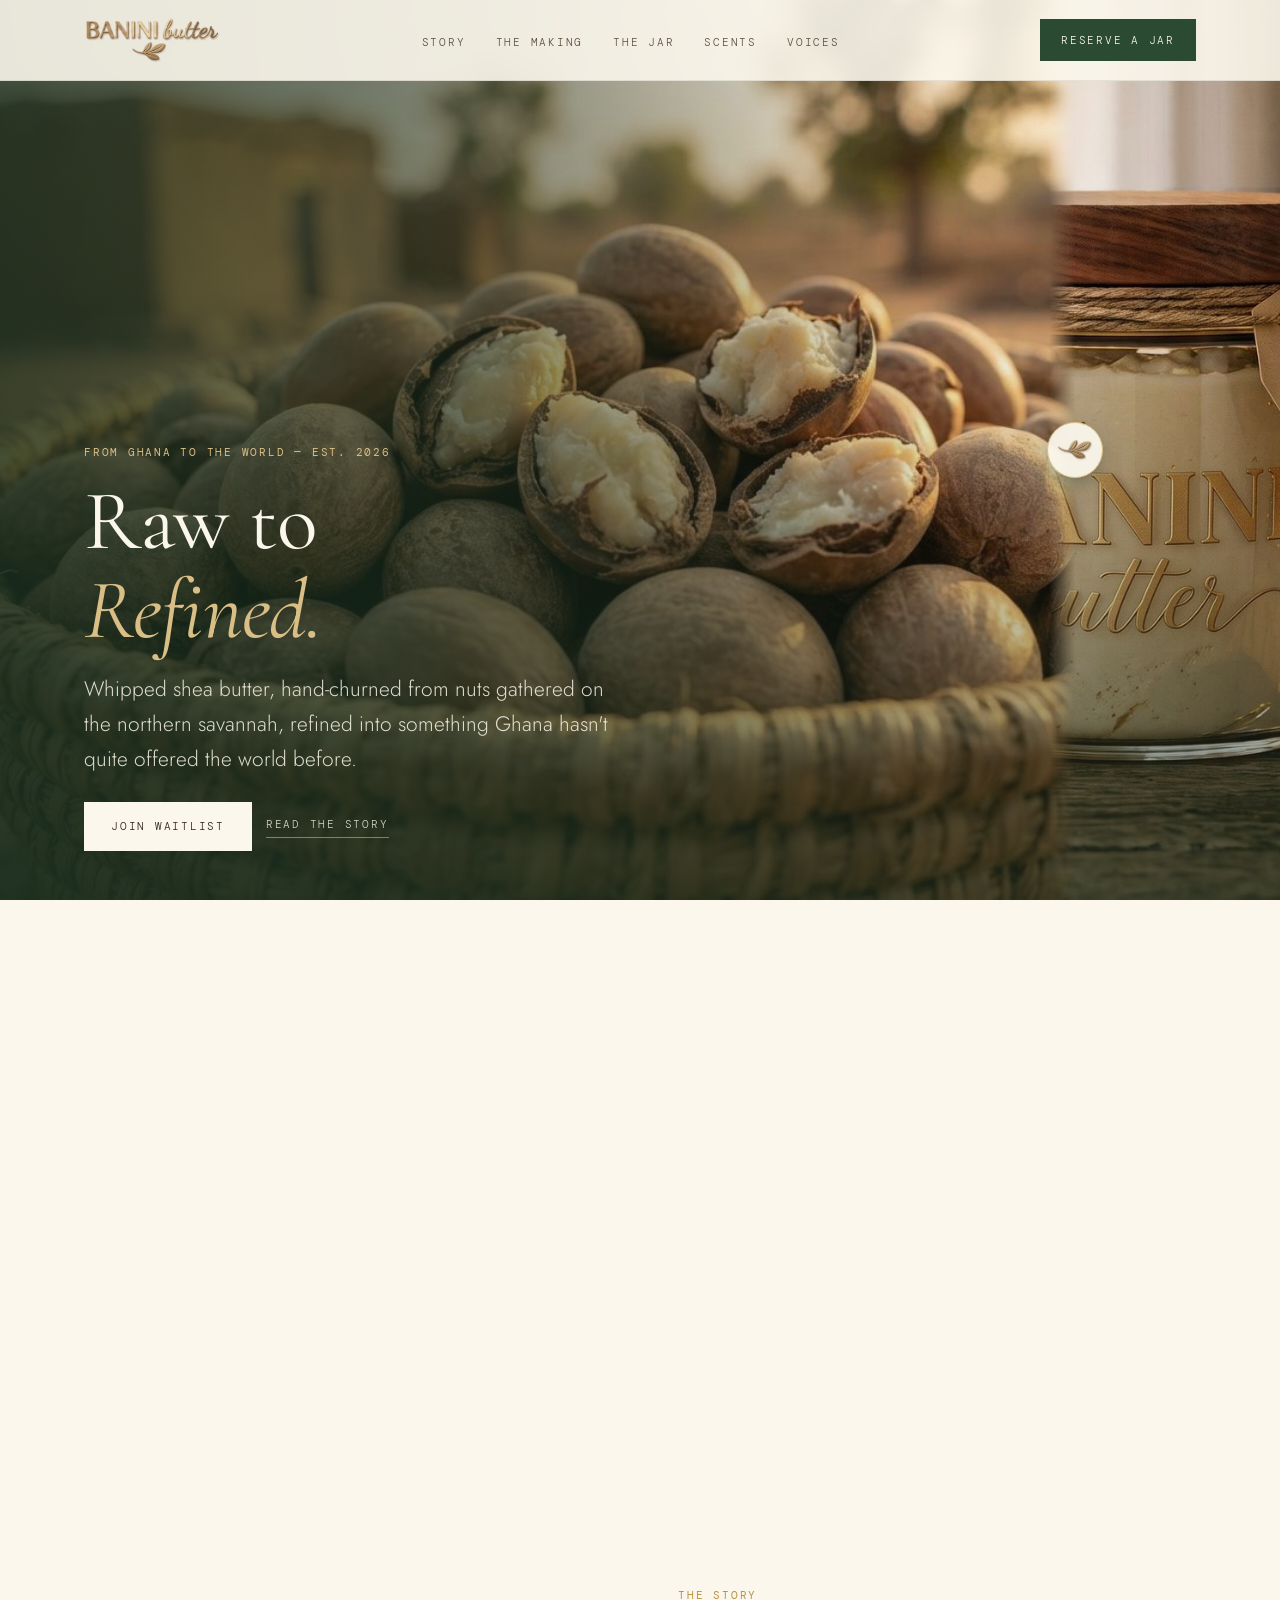
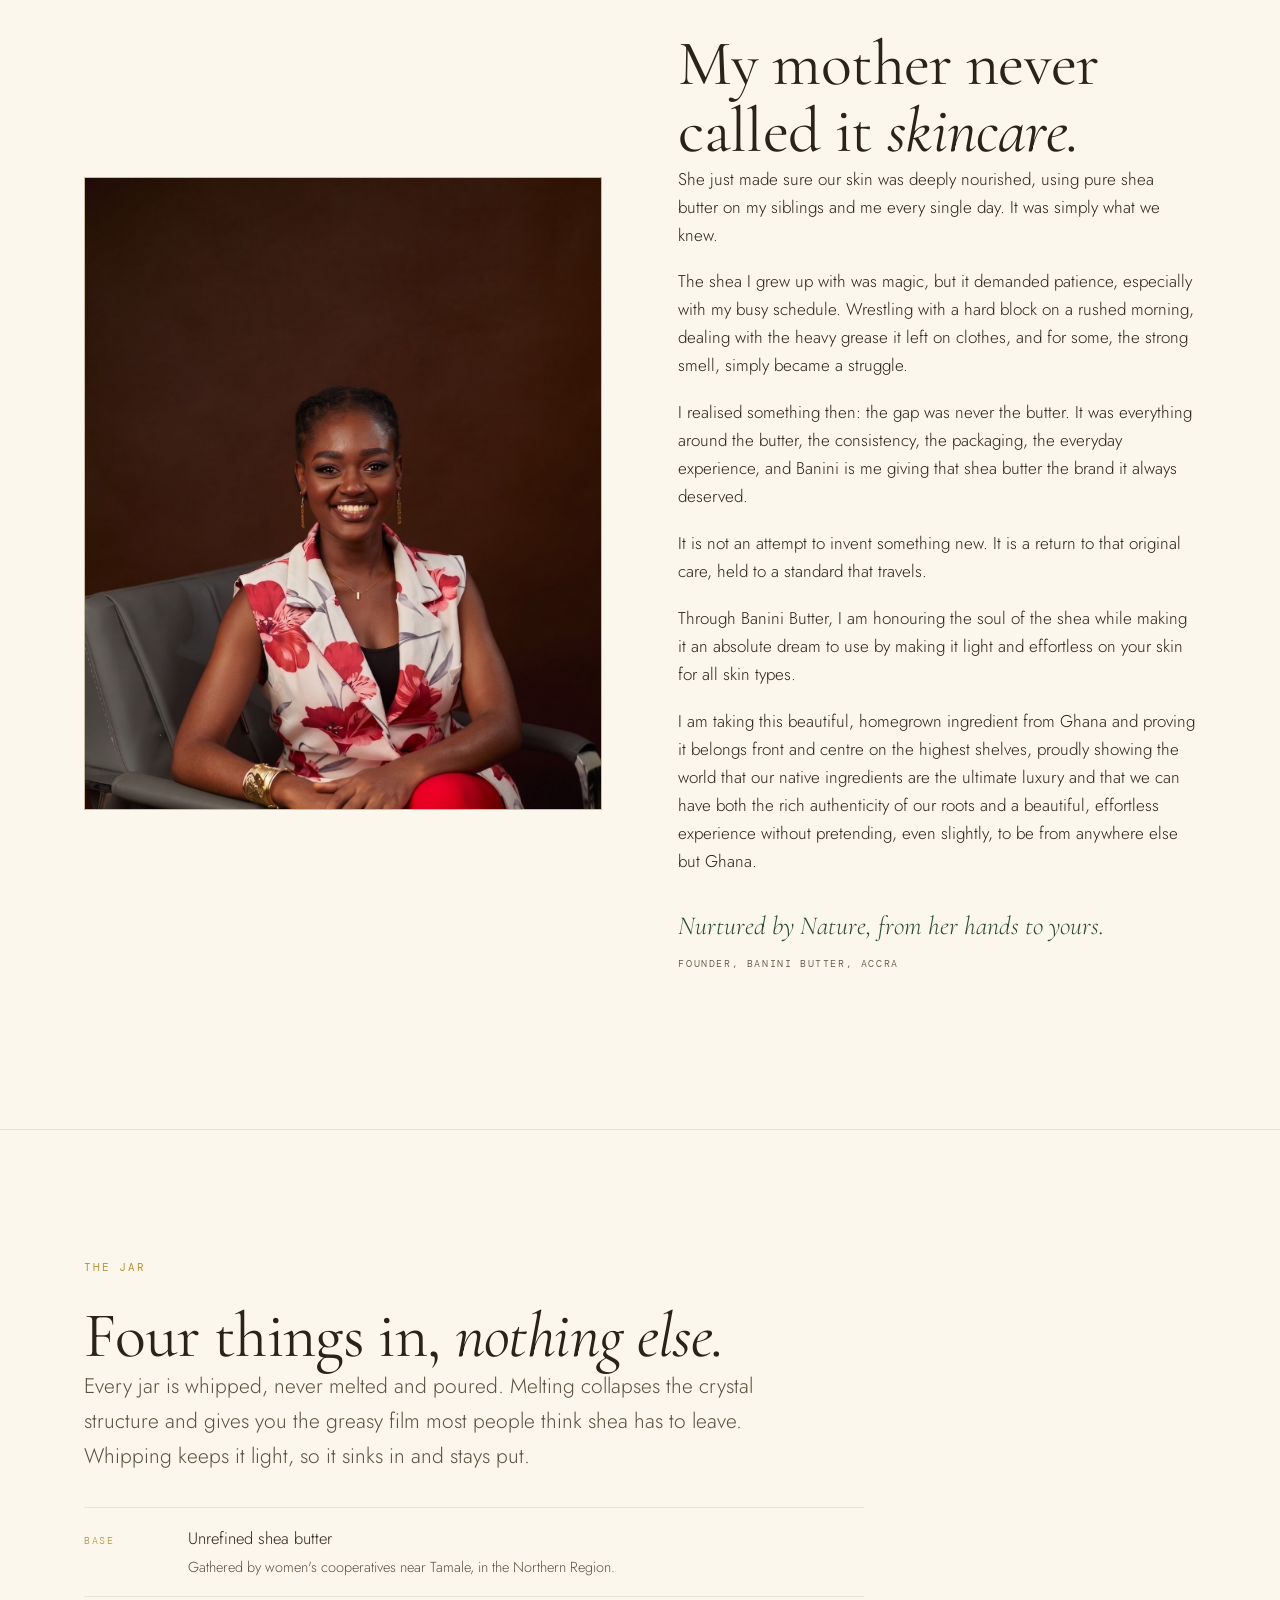
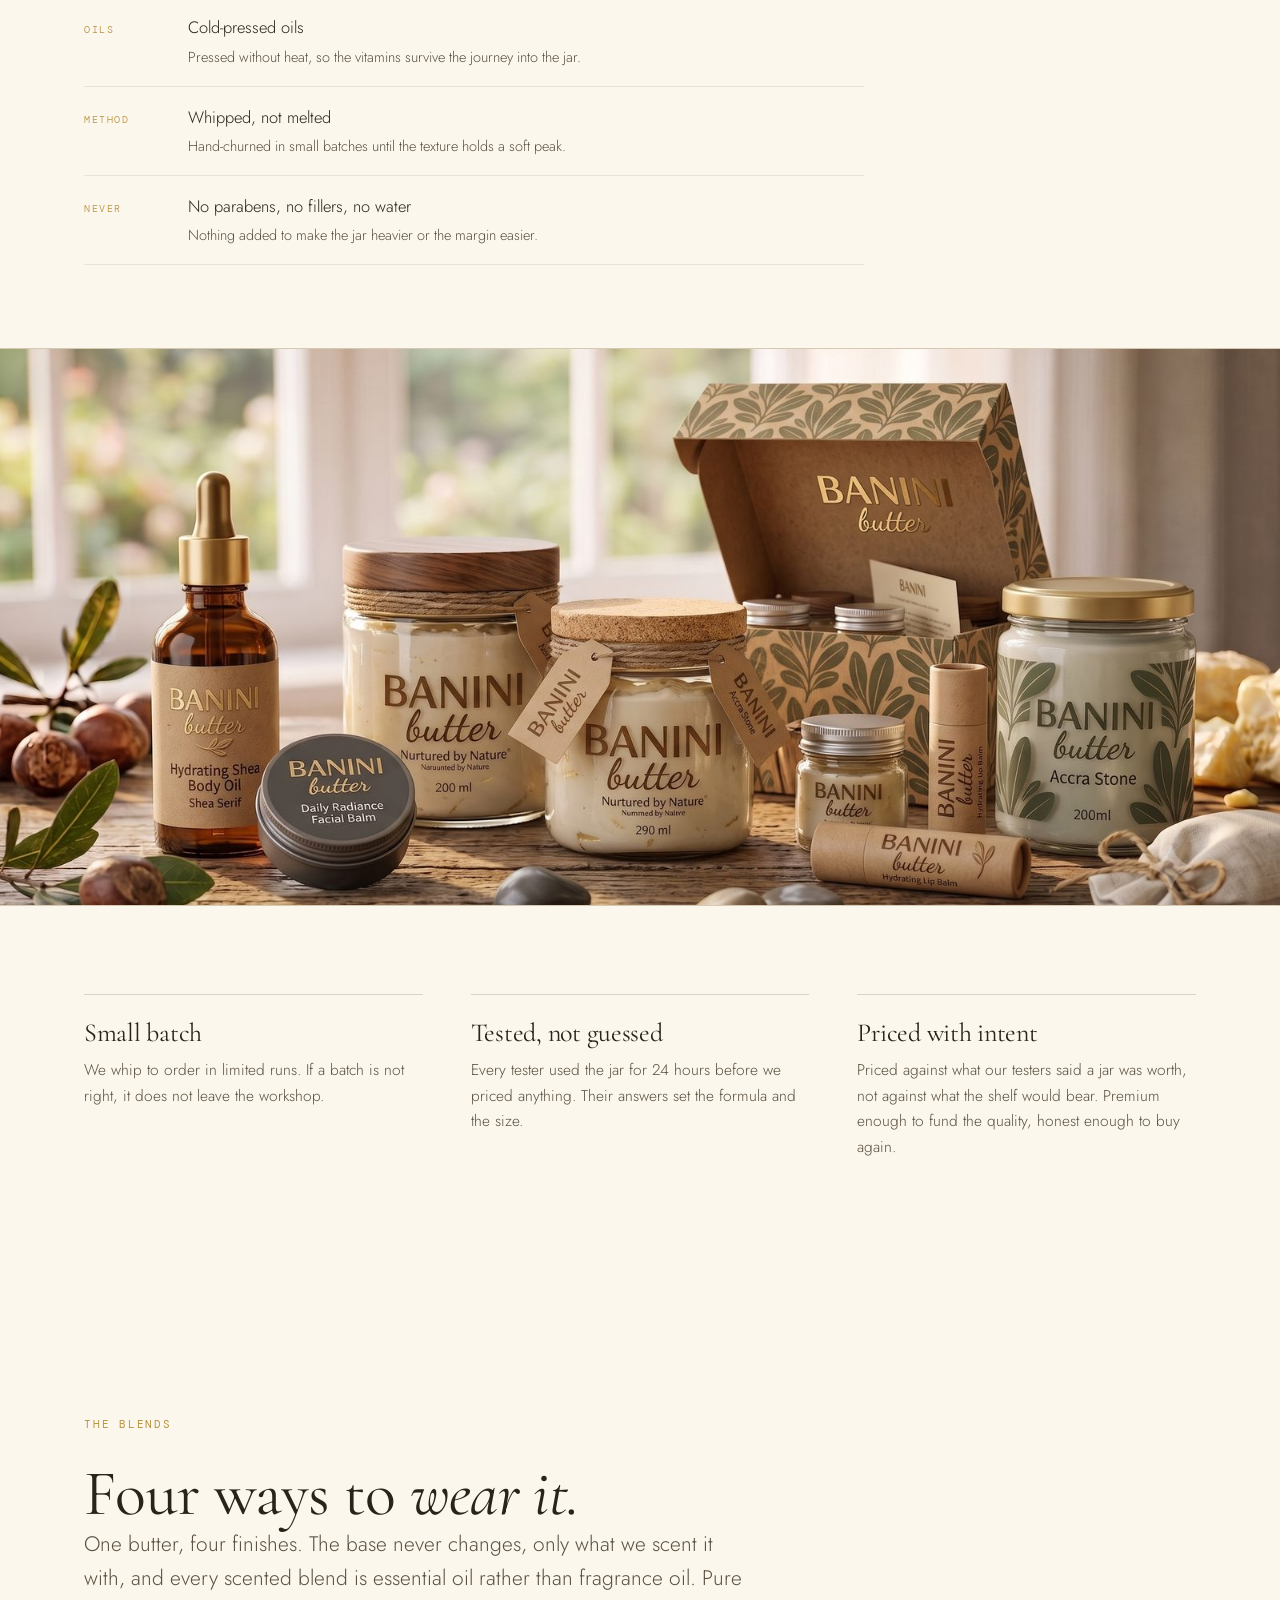
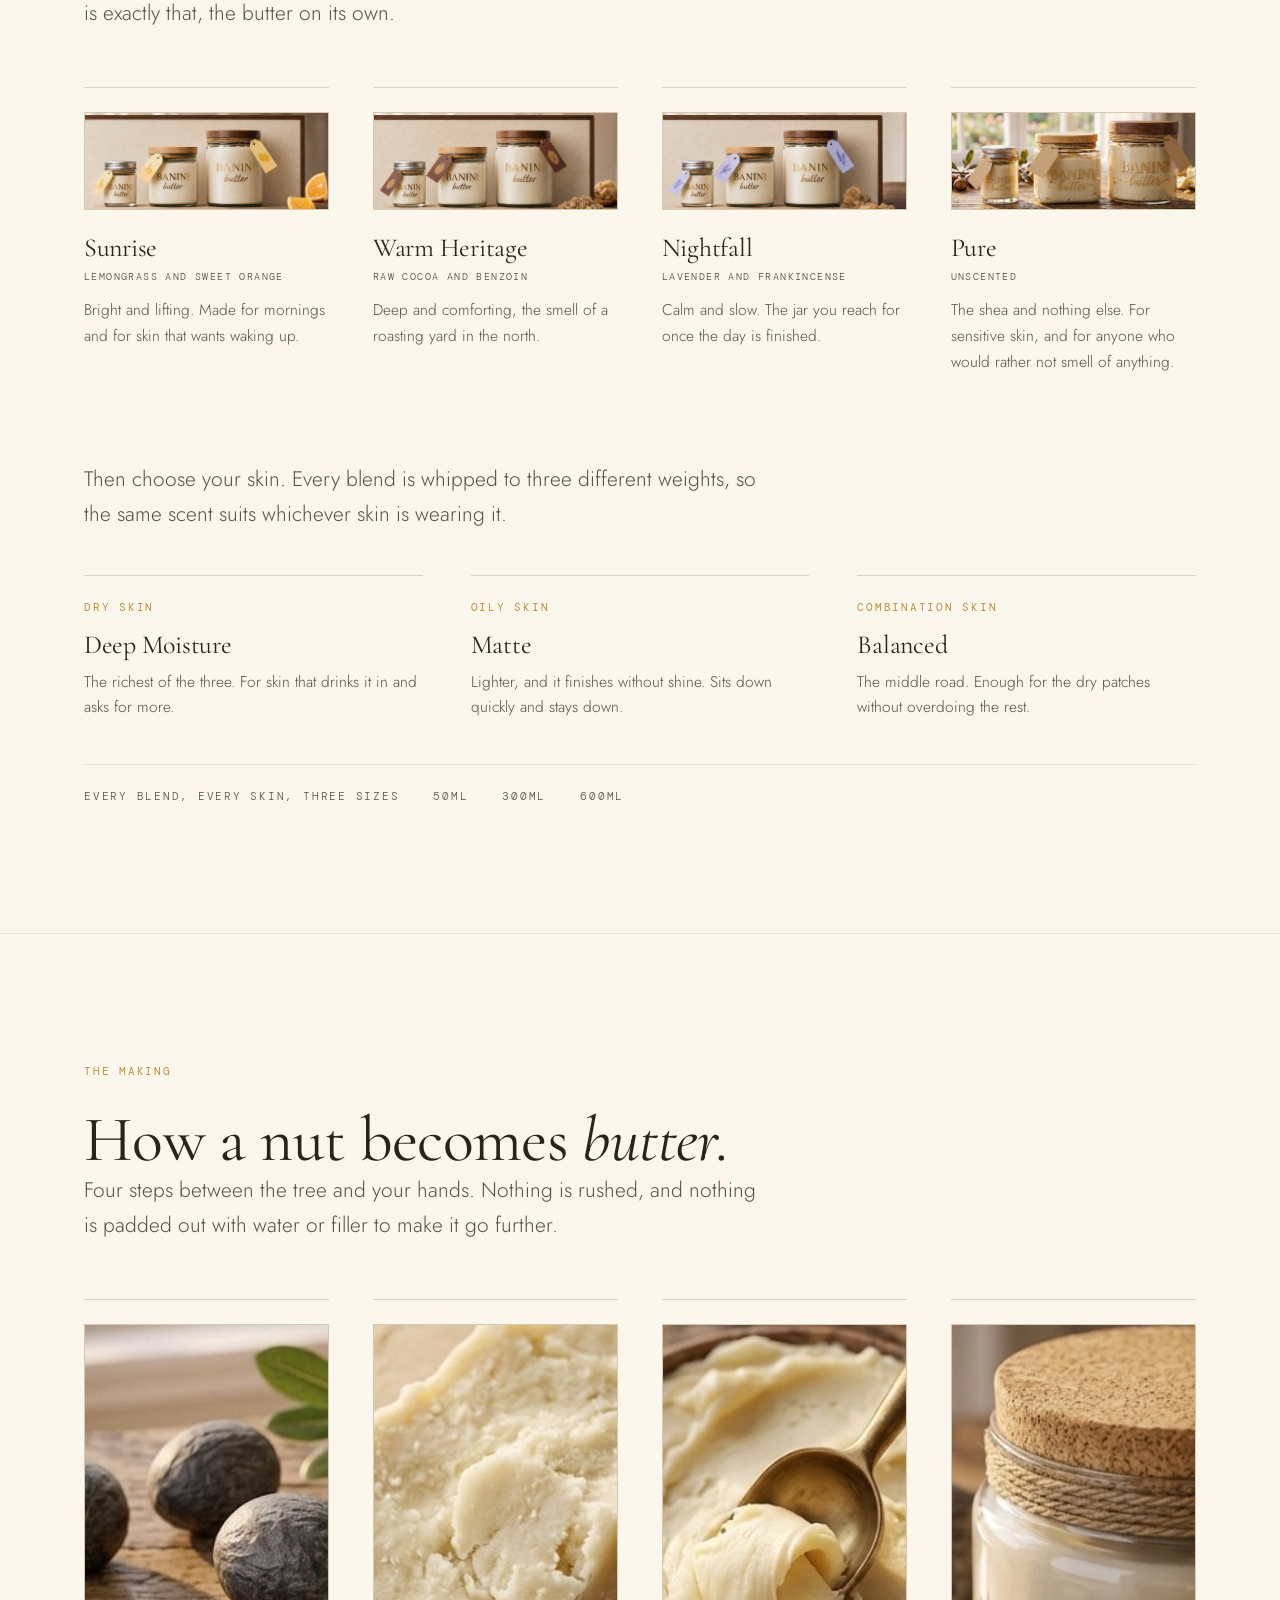
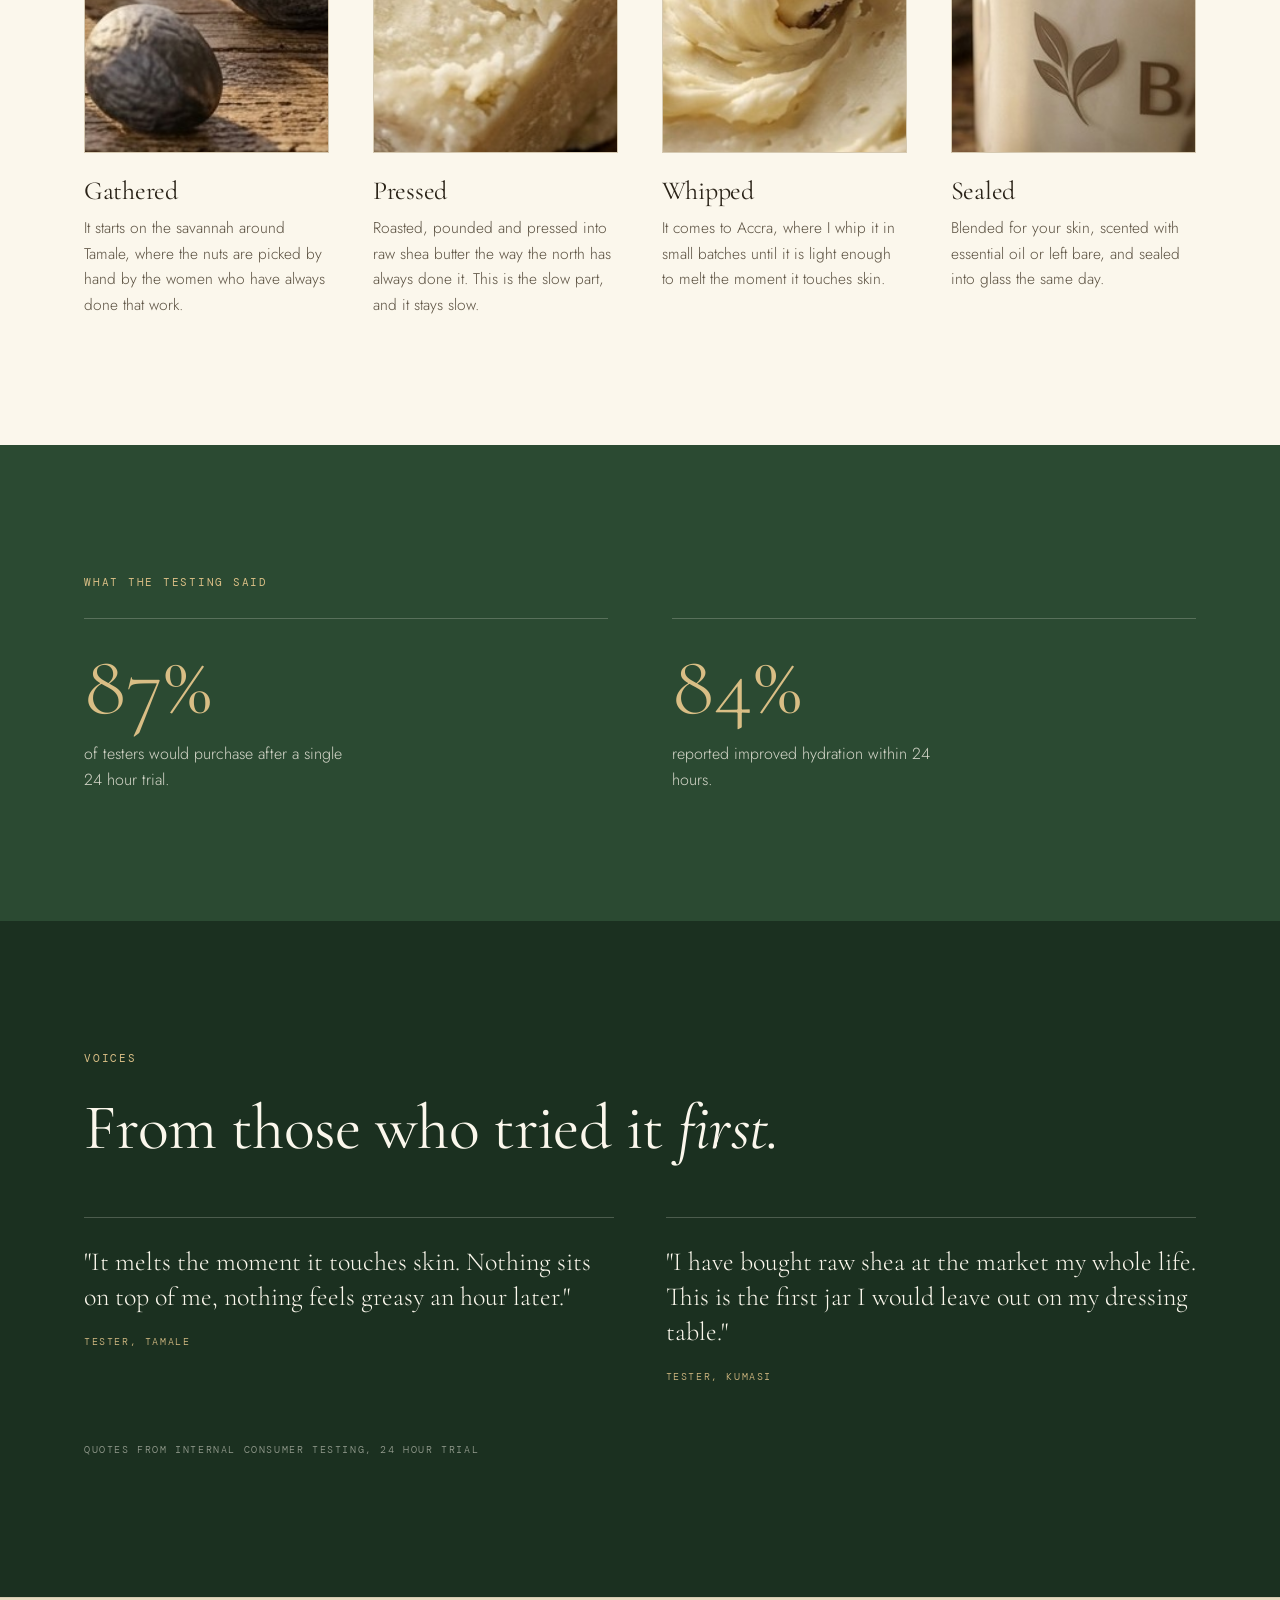
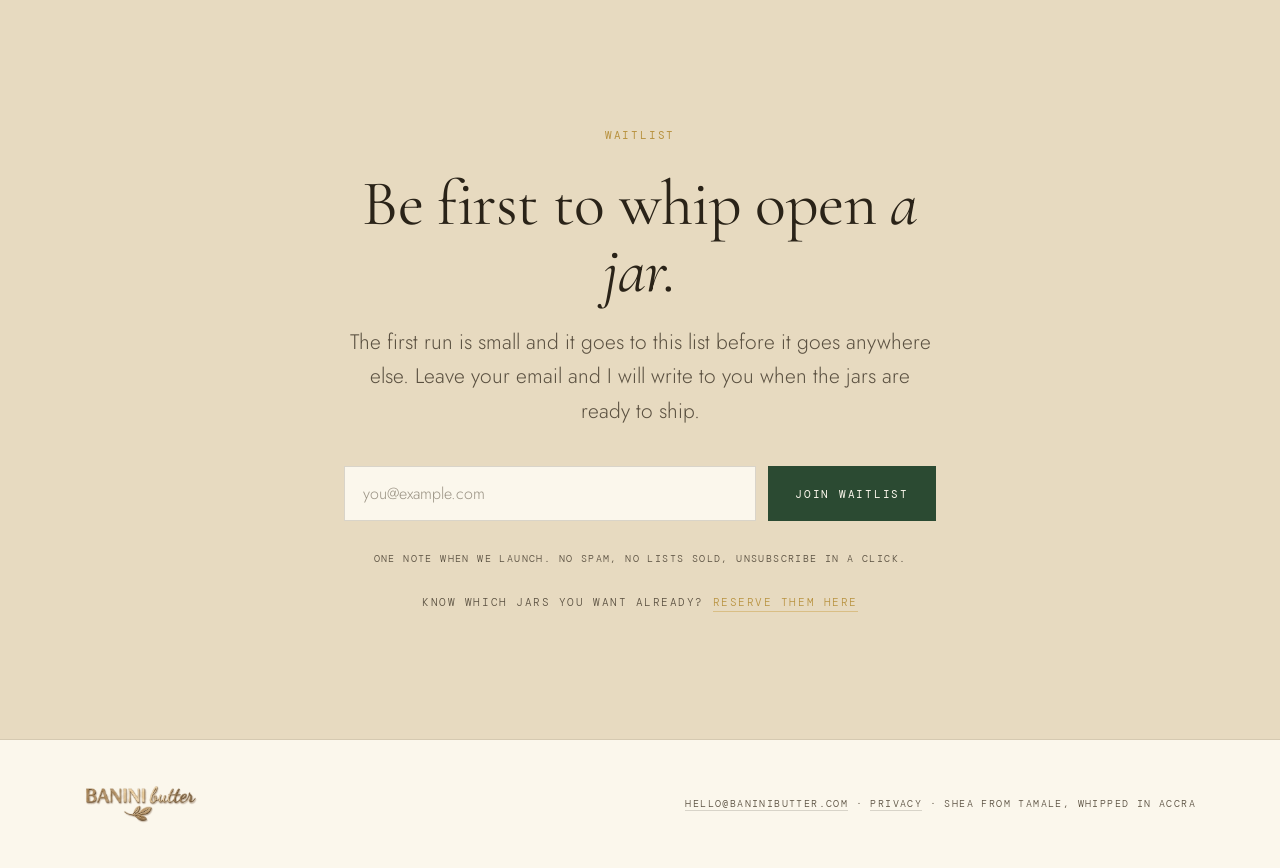
==== index.html @ 7bf17793 "A privacy policy, a contact address, and a description on the 404 Three of the twenty from the check" ====
<!DOCTYPE html>
<html lang="en-GB">
<head>
<meta charset="utf-8">
<meta name="viewport" content="width=device-width, initial-scale=1, viewport-fit=cover">
<title>Banini Butter · Raw to Refined</title>
<meta name="description" content="Banini Butter, luxury whipped shea butter. Shea gathered in northern Ghana, whipped by hand in Accra. Raw to refined.">
<link rel="canonical" href="https://baninibutter.com/">
<meta name="theme-color" content="#2B4A32">
<link rel="icon" href="/favicon.ico" sizes="any">
<link rel="icon" type="image/png" href="/assets/favicon.png" sizes="192x192">
<link rel="apple-touch-icon" href="/assets/apple-touch-icon.png">
<meta property="og:type" content="website">
<meta property="og:site_name" content="Banini Butter">
<meta property="og:locale" content="en_GB">
<meta property="og:url" content="https://baninibutter.com/">
<meta property="og:title" content="Banini Butter &#183; Raw to Refined">
<meta property="og:description" content="Luxury whipped shea butter. Shea gathered around Tamale, whipped by hand in Accra. From Ghana to the world.">
<meta property="og:image" content="https://baninibutter.com/assets/og.jpg?v=20260828a">
<meta property="og:image:width" content="1200">
<meta property="og:image:height" content="630">
<meta property="og:image:alt" content="The Banini Butter range on a wooden table: whipped shea butter in glass jars, body oil, facial balm, lip balms and a branded box">
<meta name="twitter:card" content="summary_large_image">
<link rel="preconnect" href="https://fonts.googleapis.com">
<link rel="preconnect" href="https://fonts.gstatic.com" crossorigin>
<link href="https://fonts.googleapis.com/css2?family=Cormorant+Garamond:ital,wght@0,300;0,400;0,500;0,600;1,300;1,400;1,500;1,600&family=DM+Mono:wght@400;500&family=Jost:wght@300;400;500&display=swap" rel="stylesheet">
<link rel="stylesheet" href="styles.css?v=20260917a">
</head>
<body>
<a class="skip" href="#main">Skip to content</a>

<header class="nav">
  <div class="shell nav-in">
    <a class="wordmark" href="#top"><span class="wordmark-text">Banini<span>.</span></span></a>
    <nav aria-label="Primary">
      <ul class="nav-links">
        <li><a href="#story">Story</a></li>
        <li><a href="#making">The Making</a></li>
        <li><a href="#jar">The Jar</a></li>
        <li><a href="#scents">Scents</a></li>
        <li><a href="#voices">Voices</a></li>
      </ul>
    </nav>
    <a class="btn btn-sm" href="reserve/">Reserve a jar</a>
  </div>
</header>

<main id="main">
<section class="hero" id="top">
  <div class="hero-track" id="heroTrack">
  <div class="reveal-slider" id="rawRefined">
    <div class="rs-layer" data-slot="hero-jar">
      <svg class="media" viewBox="0 0 800 680" role="img" aria-label="Illustration of a sealed Banini jar of whipped shea butter with a wooden lid and a kraft paper tag">
            <rect width="800" height="680" fill="#E7DAC0"/>
            <g fill="none" stroke="#2B4A32" stroke-width="2.4" stroke-linecap="round" stroke-linejoin="round">
              <path d="M462 258h236v290a32 32 0 0 1-32 32H494a32 32 0 0 1-32-32z"/>
              <path d="M450 216h260v42H450z"/>
              <path d="M468 216c0-24 18-38 42-40h140c24 2 42 16 42 40"/>
              <path d="M462 316h236" stroke-dasharray="5 11" opacity=".5"/>
              <path d="M486 420c30-20 62-20 92 0s60 20 82-2" opacity=".55"/>
              <path d="M486 466c30-20 62-20 92 0s60 20 82-2" opacity=".4"/>
              <path d="M380 240h72l-14 40h-44z"/>
              <path d="M382 250h56" opacity=".5"/>
              <path d="M452 236l-14 8" opacity=".6"/>
              <path d="M196 470c22-14 46-14 68 0" opacity=".3"/>
              <ellipse cx="230" cy="536" rx="42" ry="34" opacity=".3"/>
            </g>
            <text x="580" y="384" text-anchor="middle" font-family="Cormorant Garamond,Georgia,serif" font-size="40" letter-spacing="6" fill="#B8923F">BANINI</text>
            <g fill="none" stroke="#B8923F" stroke-width="2.2" stroke-linecap="round">
              <path d="M580 524c-22-10-34-28-34-48 22 2 38 16 42 38"/>
              <path d="M580 524c22-10 34-28 34-48-22 2-38 16-42 38"/>
            </g>
          </svg>
    </div>

    <div class="rs-layer rs-left" id="rsLeft" data-slot="hero-raw">
      <svg class="media" viewBox="0 0 800 680" role="img" aria-label="Illustration of raw shea kernels gathered in a woven basket">
            <rect width="800" height="680" fill="#DACAA6"/>
            <g fill="none" stroke="#2B4A32" stroke-width="2.4" stroke-linecap="round" stroke-linejoin="round">
              <ellipse cx="176" cy="304" rx="72" ry="56"/>
              <path d="M126 290c26 16 64 18 98 2" opacity=".55"/>
              <ellipse cx="300" cy="340" rx="60" ry="48"/>
              <path d="M258 330c20 14 52 16 82 2" opacity=".55"/>
              <ellipse cx="106" cy="392" rx="54" ry="44"/>
              <ellipse cx="226" cy="416" rx="66" ry="52"/>
              <path d="M178 408c22 14 56 16 84 2" opacity=".55"/>
              <path d="M36 452h336l-26 122a28 28 0 0 1-27 20H89a28 28 0 0 1-27-20z"/>
              <path d="M52 486h304M62 522h284M74 558h260" opacity=".45"/>
              <path d="M36 452c0-16 13-25 30-25h276c17 0 30 9 30 25"/>
              <ellipse cx="620" cy="500" rx="46" ry="36" opacity=".28"/>
              <path d="M560 552h150" opacity=".22"/>
            </g>
            <g fill="none" stroke="#B8923F" stroke-width="2.2" stroke-linecap="round">
              <path d="M356 236c-24 8-40 26-42 48 24 0 42-12 50-34"/>
              <path d="M356 236c8 24 4 46-10 60-14-18-14-40 0-56" opacity=".8"/>
            </g>
          </svg>
    </div>

    <div class="rs-scrim" aria-hidden="true"></div>
    <input class="rs-range" id="rsRange" type="range" min="0" max="100" step="0.1" value="84"
           aria-label="Drag to reveal raw shea kernels on the left or whipped Banini butter on the right">
    <div class="rs-knob" aria-hidden="true">
      <img src="assets/leaf.png?v=20260828a" alt="" width="160" height="97" decoding="async">
    </div>
    <div class="hero-copy">
      <div class="shell">
        <span class="eyebrow">From Ghana to the World &#8212; Est. 2026</span>
        <h1>Raw to <em>Refined.</em></h1>
        <p class="lede">Whipped shea butter, hand-churned from nuts gathered on the northern savannah, refined into something Ghana hasn't quite offered the world before.</p>
        <div class="hero-cta">
          <a class="btn btn-light" href="reserve/">Join waitlist</a>
          <a class="link-ghost light" href="#story">Read the story</a>
        </div>
      </div>
    </div>
  </div>
  </div>
</section>

<section id="story" aria-labelledby="story-h">
  <div class="shell split">
    <figure class="media-frame r" data-slot="story">
      <svg class="media" viewBox="0 0 640 800" role="img" aria-label="Illustration of shea butter being whipped by hand with a wooden paddle in a calabash bowl, beside a shea branch">
        <rect width="640" height="800" fill="#E7DAC0"/>
        <g fill="none" stroke="#2B4A32" stroke-width="2.6" stroke-linecap="round" stroke-linejoin="round">
          <path d="M150 548h340c0 116-76 186-170 186s-170-70-170-186z"/>
          <ellipse cx="320" cy="548" rx="170" ry="30"/>
          <path d="M206 612c56 30 128 34 200 10" opacity=".45"/>
          <path d="M232 668c48 26 106 28 160 8" opacity=".32"/>
          <path d="M262 544c22-42 60-62 108-56" opacity=".55"/>
          <path d="M370 488c-10-16-6-32 10-44 10 16 8 32-10 44"/>
          <path d="M380 444l52-158"/>
          <path d="M432 286l16-48a26 26 0 0 1 42 8l-14 42a26 26 0 0 1-44-2z"/>
          <path d="M120 470c-26 14-40 40-38 72" opacity=".4"/>
          <path d="M520 470c26 14 40 40 38 72" opacity=".4"/>
        </g>
        <g fill="none" stroke="#B8923F" stroke-width="2.4" stroke-linecap="round" stroke-linejoin="round">
          <path d="M196 216c-8 40 8 76 44 96 12-40-2-76-44-96z"/>
          <path d="M196 216c40 4 70 28 82 62" opacity=".55"/>
          <path d="M242 306c-16 60-30 128-34 216" opacity=".8"/>
          <path d="M154 350c34-10 66 0 88 26-32 20-66 16-88-26z" opacity=".85"/>
          <ellipse cx="286" cy="366" rx="26" ry="21"/>
          <path d="M266 358c14 8 32 8 42-2" opacity=".6"/>
        </g>
      </svg>
      <figcaption>Placeholder illustration. Drop a sourcing, whipping or founder photo into assets to replace it.</figcaption>
    </figure>

    <div>
      <span class="eyebrow r">The story</span>
      <h2 class="r d1">My mother never called it <em>skincare.</em></h2>
      <p class="r d2">She just made sure our skin was deeply nourished, using pure shea butter on my siblings and me every single day. It was simply what we knew.</p>
      <p class="r d2">The shea I grew up with was magic, but it demanded patience, especially with my busy schedule. Wrestling with a hard block on a rushed morning, dealing with the heavy grease it left on clothes, and for some, the strong smell, simply became a struggle.</p>
      <p class="r d2">I realised something then: the gap was never the butter. It was everything around the butter, the consistency, the packaging, the everyday experience, and Banini is me giving that shea butter the brand it always deserved.</p>
      <p class="r d2">It is not an attempt to invent something new. It is a return to that original care, held to a standard that travels.</p>
      <p class="r d2">Through Banini Butter, I am honouring the soul of the shea while making it an absolute dream to use by making it light and effortless on your skin for all skin types.</p>
      <p class="r d2">I am taking this beautiful, homegrown ingredient from Ghana and proving it belongs front and centre on the highest shelves, proudly showing the world that our native ingredients are the ultimate luxury and that we can have both the rich authenticity of our roots and a beautiful, effortless experience without pretending, even slightly, to be from anywhere else but Ghana.</p>
      <p class="signature r d2">Nurtured by Nature, from her hands to yours.<small>Founder, Banini Butter, Accra</small></p>
    </div>
  </div>
</section>

<hr class="rule">

<section id="jar" aria-labelledby="jar-h">
  <div class="shell">
    <span class="eyebrow r">The jar</span>
      <h2 class="r d1">Four things in, <em>nothing else.</em></h2>
      <p class="lede r d2">Every jar is whipped, never melted and poured. Melting collapses the crystal structure and gives you the greasy film most people think shea has to leave. Whipping keeps it light, so it sinks in and stays put.</p>
      <ul class="jar-list r d2">
        <li><span class="k">Base</span><p class="v">Unrefined shea butter<small>Gathered by women's cooperatives near Tamale, in the Northern Region.</small></p></li>
        <li><span class="k">Oils</span><p class="v">Cold-pressed oils<small>Pressed without heat, so the vitamins survive the journey into the jar.</small></p></li>
        <li><span class="k">Method</span><p class="v">Whipped, not melted<small>Hand-churned in small batches until the texture holds a soft peak.</small></p></li>
        <li><span class="k">Never</span><p class="v">No parabens, no fillers, no water<small>Nothing added to make the jar heavier or the margin easier.</small></p></li>
      </ul>
    </div>
  </div>

  <figure class="media-bleed r" data-slot="product" data-fixed-ratio>
      <svg class="media" viewBox="0 0 640 800" preserveAspectRatio="xMidYMid slice" role="img" aria-label="Illustration of three Banini jars in 50ml, 300ml and 600ml sizes on a plain surface">
        <rect width="640" height="800" fill="#E7DAC0"/>
        <g fill="none" stroke="#2B4A32" stroke-width="2.5" stroke-linecap="round" stroke-linejoin="round">
          <path d="M78 470h124v168a24 24 0 0 1-24 24h-76a24 24 0 0 1-24-24z"/>
          <path d="M70 442h140v28H70z"/>
          <path d="M232 396h168v242a24 24 0 0 1-24 24H256a24 24 0 0 1-24-24z"/>
          <path d="M222 362h188v34H222z"/>
          <path d="M238 362c0-20 16-30 36-32h84c20 2 36 12 36 32"/>
          <path d="M430 330h150v308a24 24 0 0 1-24 24H454a24 24 0 0 1-24-24z"/>
          <path d="M420 292h170v38H420z"/>
          <path d="M438 292c0-22 18-34 40-36h74c22 2 40 14 40 36"/>
          <path d="M78 676h502" opacity=".35"/>
          <path d="M252 520c26-16 52-16 78 0s52 16 70-2" opacity=".5"/>
          <path d="M452 466c30-18 60-18 90 0s34 14 34 14" opacity=".5"/>
        </g>
        <g font-family="DM Mono,Courier New,monospace" font-size="17" letter-spacing="3" fill="#B8923F" text-anchor="middle">
          <text x="140" y="704">50ML</text>
          <text x="316" y="704">300ML</text>
          <text x="505" y="704">600ML</text>
        </g>
      </svg>
      <figcaption>Placeholder illustration. Drop jar photography into assets to replace it.</figcaption>
    </figure>

<div class="shell">
      <div class="pillars">
      <div class="pillar r">
        <h3>Small batch</h3>
        <p>We whip to order in limited runs. If a batch is not right, it does not leave the workshop.</p>
      </div>
      <div class="pillar r d1">
        <h3>Tested, not guessed</h3>
        <p>Every tester used the jar for 24 hours before we priced anything. Their answers set the formula and the size.</p>
      </div>
      <div class="pillar r d2">
        <h3>Priced with intent</h3>
        <p>Priced against what our testers said a jar was worth, not against what the shelf would bear. Premium enough to fund the quality, honest enough to buy again.</p>
      </div>
    </div>
  </div>
</section>

<section id="scents" aria-labelledby="scents-h">
  <div class="shell">
    <span class="eyebrow r">The blends</span>
    <h2 id="scents-h" class="r d1">Four ways to <em>wear it.</em></h2>
    <p class="lede r d2">One butter, four finishes. The base never changes, only what we scent it with, and every scented blend is essential oil rather than fragrance oil. Pure is exactly that, the butter on its own.</p>

    <div class="scent-grid">
      <article class="scent r">
        <figure class="scent-shot" data-slot="blend-sunrise" hidden></figure>
        <h3>Sunrise</h3>
        <span class="blend">Lemongrass and sweet orange</span>
        <p>Bright and lifting. Made for mornings and for skin that wants waking up.</p>
      </article>
      <article class="scent r d1">
        <figure class="scent-shot" data-slot="blend-warm-heritage" hidden></figure>
        <h3>Warm Heritage</h3>
        <span class="blend">Raw cocoa and benzoin</span>
        <p>Deep and comforting, the smell of a roasting yard in the north.</p>
      </article>
      <article class="scent r d2">
        <figure class="scent-shot" data-slot="blend-nightfall" hidden></figure>
        <h3>Nightfall</h3>
        <span class="blend">Lavender and frankincense</span>
        <p>Calm and slow. The jar you reach for once the day is finished.</p>
      </article>
      <article class="scent r d2">
        <figure class="scent-shot" data-slot="blend-pure" hidden></figure>
        <h3>Pure</h3>
        <span class="blend">Unscented</span>
        <p>The shea and nothing else. For sensitive skin, and for anyone who would rather not smell of anything.</p>
      </article>
    </div>

    <p class="range-lede r">Then choose your skin. Every blend is whipped to three different weights, so the same scent suits whichever skin is wearing it.</p>
    <div class="pillars">
      <div class="pillar r">
        <span class="label">Dry skin</span>
        <h3>Deep Moisture</h3>
        <p>The richest of the three. For skin that drinks it in and asks for more.</p>
      </div>
      <div class="pillar r d1">
        <span class="label">Oily skin</span>
        <h3>Matte</h3>
        <p>Lighter, and it finishes without shine. Sits down quickly and stays down.</p>
      </div>
      <div class="pillar r d2">
        <span class="label">Combination skin</span>
        <h3>Balanced</h3>
        <p>The middle road. Enough for the dry patches without overdoing the rest.</p>
      </div>
    </div>

    <div class="size-strip r" id="sizeStrip">
      <span>Every blend, every skin, three sizes</span>
      <span data-size-strip="50ml">50ml</span>
      <span data-size-strip="300ml">300ml</span>
      <span data-size-strip="600ml">600ml</span>
    </div>
  </div>
</section>

<hr class="rule">

<section id="making" aria-labelledby="making-h">
  <div class="shell">
    <span class="eyebrow r">The making</span>
    <h2 id="making-h" class="r d1">How a nut becomes <em>butter.</em></h2>
    <p class="lede r d2">Four steps between the tree and your hands. Nothing is rushed, and nothing is padded out with water or filler to make it go further.</p>

    <div class="steps">
      <article class="step r">
        <figure class="step-shot" data-slot="step-gathered">
          <svg class="media" viewBox="0 0 220 150" role="img" aria-label="Illustration of shea nuts beside a leafy branch">
          <rect width="220" height="150" fill="#E7DAC0"/>
          <g fill="none" stroke="#2B4A32" stroke-width="2.4" stroke-linecap="round" stroke-linejoin="round">
            <ellipse cx="78" cy="96" rx="26" ry="21"/>
            <path d="M60 88c12 8 30 9 42 1" opacity=".5"/>
            <ellipse cx="120" cy="104" rx="22" ry="18"/>
            <path d="M105 98c10 7 25 8 34 1" opacity=".5"/>
            <ellipse cx="99" cy="66" rx="20" ry="16"/>
            <path d="M46 118h128" opacity=".35"/>
          </g>
          <g fill="none" stroke="#B8923F" stroke-width="2.2" stroke-linecap="round" stroke-linejoin="round">
            <path d="M150 36c-14 6-22 18-23 32 14 0 24-8 28-20"/>
            <path d="M150 36c5 14 2 27-7 35-8-11-8-24 0-33" opacity=".8"/>
            <path d="M141 74c-4 12-7 24-8 36" opacity=".55"/>
          </g>
        </svg>
        </figure>
        <h3>Gathered</h3>
        <p>It starts on the savannah around Tamale, where the nuts are picked by hand by the women who have always done that work.</p>
      </article>
      <article class="step r">
        <figure class="step-shot" data-slot="step-pressed">
          <svg class="media" viewBox="0 0 220 150" role="img" aria-label="Illustration of a mortar and pestle">
          <rect width="220" height="150" fill="#E7DAC0"/>
          <g fill="none" stroke="#2B4A32" stroke-width="2.4" stroke-linecap="round" stroke-linejoin="round">
            <path d="M70 86h80l-13 42a15 15 0 0 1-14 10H97a15 15 0 0 1-14-10z"/>
            <ellipse cx="110" cy="86" rx="40" ry="10"/>
            <path d="M96 138h28"/>
            <rect x="116" y="26" width="21" height="56" rx="10.5"/>
            <path d="M116 60h21" opacity=".4"/>
          </g>
          <g fill="none" stroke="#B8923F" stroke-width="2.2" stroke-linecap="round">
            <path d="M62 62c-6-6-8-14-6-22" opacity=".8"/>
            <path d="M170 62c6-6 8-14 6-22" opacity=".8"/>
          </g>
        </svg>
        </figure>
        <h3>Pressed</h3>
        <p>Roasted, pounded and pressed into raw shea butter the way the north has always done it. This is the slow part, and it stays slow.</p>
      </article>
      <article class="step r">
        <figure class="step-shot" data-slot="step-whipped">
          <svg class="media" viewBox="0 0 220 150" role="img" aria-label="Illustration of shea butter being whipped in a bowl with a paddle">
          <rect width="220" height="150" fill="#E7DAC0"/>
          <g fill="none" stroke="#2B4A32" stroke-width="2.4" stroke-linecap="round" stroke-linejoin="round">
            <path d="M56 92h108c0 30-24 40-54 40s-54-10-54-40z"/>
            <ellipse cx="110" cy="92" rx="54" ry="11"/>
            <path d="M76 110c18 9 42 10 66 2" opacity=".4"/>
            <path d="M124 88V44"/>
            <path d="M116 44h16l-4 16h-8z"/>
          </g>
          <g fill="none" stroke="#B8923F" stroke-width="2.2" stroke-linecap="round">
            <path d="M84 78c10-12 22-16 36-12" opacity=".75"/>
            <path d="M92 62c8-9 18-12 28-9" opacity=".5"/>
          </g>
        </svg>
        </figure>
        <h3>Whipped</h3>
        <p>It comes to Accra, where I whip it in small batches until it is light enough to melt the moment it touches skin.</p>
      </article>
      <article class="step r">
        <figure class="step-shot" data-slot="step-sealed">
          <svg class="media" viewBox="0 0 220 150" role="img" aria-label="Illustration of a sealed Banini jar with a wooden lid and a paper tag">
          <rect width="220" height="150" fill="#E7DAC0"/>
          <g fill="none" stroke="#2B4A32" stroke-width="2.4" stroke-linecap="round" stroke-linejoin="round">
            <path d="M80 64h60v56a13 13 0 0 1-13 13H93a13 13 0 0 1-13-13z"/>
            <path d="M75 46h70v18H75z"/>
            <path d="M83 46c0-9 7-15 16-16h22c9 1 16 7 16 16"/>
            <path d="M78 70c16 5 48 5 64 0"/>
            <path d="M80 86h60" stroke-dasharray="4 8" opacity=".45"/>
            <path d="M146 60l16-6" opacity=".5"/>
            <path d="M162 54l12 5-4 15-12-4z"/>
            <path d="M162 62l9 3" opacity=".45"/>
          </g>
          <g fill="none" stroke="#B8923F" stroke-width="2.2" stroke-linecap="round" stroke-linejoin="round">
            <path d="M110 114c-9-4-14-11-14-19 9 1 16 7 17 16"/>
            <path d="M110 114c9-4 14-11 14-19-9 1-16 7-17 16"/>
            <path d="M110 114v-8" opacity=".7"/>
          </g>
        </svg>
        </figure>
        <h3>Sealed</h3>
        <p>Blended for your skin, scented with essential oil or left bare, and sealed into glass the same day.</p>
      </article>
    </div>
  </div>
</section>

<section class="band" aria-labelledby="proof-h">
  <div class="shell">
    <span class="eyebrow r">What the testing said</span>
    <h2 id="proof-h" class="sr-only">Consumer testing results</h2>
    <div class="stats">
      <div class="stat r">
        <div class="stat-figure">87%</div>
        <p>of testers would purchase after a single 24 hour trial.</p>
      </div>
      <div class="stat r d1">
        <div class="stat-figure">84%</div>
        <p>reported improved hydration within 24 hours.</p>
      </div>
    </div>
  </div>
</section>

<section class="band" id="voices" aria-labelledby="voices-h">
  <div class="shell">
    <span class="eyebrow r">Voices</span>
    <h2 id="voices-h" class="r d1">From those who tried it <em>first.</em></h2>
    <div class="voices">
      <figure class="voice r">
        <blockquote>"It melts the moment it touches skin. Nothing sits on top of me, nothing feels greasy an hour later."</blockquote>
        <figcaption>Tester, Tamale</figcaption>
      </figure>
      <figure class="voice r d1">
        <blockquote>"I have bought raw shea at the market my whole life. This is the first jar I would leave out on my dressing table."</blockquote>
        <figcaption>Tester, Kumasi</figcaption>
      </figure>
    </div>
    <p class="source r">Quotes from internal consumer testing, 24 hour trial</p>
  </div>
</section>

<section class="waitlist" id="waitlist" aria-labelledby="waitlist-h">
  <div class="shell waitlist-in">
    <span class="eyebrow r">Waitlist</span>
    <h2 id="waitlist-h" class="r d1">Be first to whip open <em>a jar.</em></h2>
    <p class="lede r d2">The first run is small and it goes to this list before it goes anywhere else. Leave your email and I will write to you when the jars are ready to ship.</p>
    <form class="signup r d2" id="signup" novalidate>
      <label class="sr-only" for="email">Email address</label>
      <input type="email" id="email" name="email" placeholder="you@example.com" autocomplete="email" required>
      <button class="btn" type="submit">Join waitlist</button>
    </form>
    <p class="form-note" id="formNote" role="status" aria-live="polite"></p>
    <p class="fineprint r">One note when we launch. No spam, no lists sold, unsubscribe in a click.</p>
    <p class="waitlist-cross r">Know which jars you want already? <a href="reserve/">Reserve them here</a></p>
  </div>
</section>
</main>

<footer>
  <div class="shell foot-in">
    <a class="wordmark" href="#top"><span class="wordmark-text">Banini<span>.</span></span></a>
    <p class="fineprint">
      <a href="mailto:hello@baninibutter.com">hello@baninibutter.com</a>
      &#183; <a href="/privacy.html">Privacy</a>
      &#183; Shea from Tamale, whipped in Accra
    </p>
  </div>
</footer>

<script src="config.js?v=20260828a" defer></script>
<script src="app.js?v=20260911e" defer></script>
</body>
</html>
---- styles.css ----
:root{
  --kraft:#E7DAC0;
  --kraft-deep:#DACAA6;
  --cream:#FBF7EC;
  --green:#2B4A32;
  --green-deep:#1B3020;
  --gold:#B8923F;
  --gold-soft:#D9BE85;
  --clay:#A9583C;
  --ink:#2A2318;
  --ink-soft:#5A5040;
  --line:rgba(42,35,24,.16);
  --line-soft:rgba(42,35,24,.09);
  --display:"Cormorant Garamond",Georgia,"Times New Roman",serif;
  --body:"Jost","Helvetica Neue",Helvetica,Arial,sans-serif;
  --mono:"DM Mono","Courier New",Courier,monospace;
  --gutter:clamp(20px,5vw,64px);
  /* the navigation bar's own height: 48px logo, 16px of air above and below,
     and the hairline underneath it */
  --nav-h:81px;
}
@media (max-width:880px){:root{--nav-h:71px}}
*{box-sizing:border-box}
/* a class that sets display must never outvote the hidden attribute */
[hidden]{display:none !important}
/* jumping to a section should not park its heading behind the navigation bar */
html{scroll-behavior:smooth;scroll-padding-top:calc(var(--nav-h) + 12px)}
@media (prefers-reduced-motion:reduce){html{scroll-behavior:auto}}
body{
  margin:0;background:var(--cream);color:var(--ink);
  font-family:var(--body);font-weight:300;font-size:17px;line-height:1.65;
  -webkit-font-smoothing:antialiased;overflow-x:hidden;
}
body::before{
  content:"";position:fixed;inset:0;z-index:0;pointer-events:none;opacity:.5;
  mix-blend-mode:multiply;
  background-image:url("data:image/svg+xml,%3Csvg xmlns='http://www.w3.org/2000/svg' width='300' height='300'%3E%3Cfilter id='g'%3E%3CfeTurbulence type='fractalNoise' baseFrequency='.85' numOctaves='3' stitchTiles='stitch'/%3E%3CfeColorMatrix type='saturate' values='0'/%3E%3C/filter%3E%3Crect width='300' height='300' filter='url(%23g)' opacity='.14'/%3E%3C/svg%3E");
}
main,header,footer{position:relative;z-index:1}
img{max-width:100%;display:block}
a{color:inherit}
:focus-visible{outline:2px solid var(--gold);outline-offset:3px;border-radius:2px}

h1,h2,h3{font-family:var(--display);font-weight:400;line-height:1.05;margin:0;letter-spacing:-.01em}
h1{font-size:clamp(52px,10vw,124px)}
h2{font-size:clamp(34px,5.4vw,64px)}
h3{font-size:clamp(21px,2.4vw,26px);line-height:1.2}
em{font-style:italic}
p{margin:0 0 1.1em}
.lede{font-size:clamp(18px,2vw,21px);color:var(--ink-soft);max-width:56ch}

.mono,.eyebrow,.label,.stat-label,.price{
  font-family:var(--mono);text-transform:uppercase;letter-spacing:.16em;font-size:11px;font-weight:400;
}
.eyebrow{color:var(--gold);display:block;margin-bottom:26px}

.shell{max-width:1240px;margin:0 auto;padding-left:var(--gutter);padding-right:var(--gutter)}
section{padding:clamp(72px,10vw,132px) 0}
.rule{height:1px;background:var(--line-soft);border:0;margin:0}

/* ---------- nav ---------- */
.nav{
  position:sticky;top:0;z-index:40;background:rgba(251,247,236,.9);
  backdrop-filter:blur(9px);-webkit-backdrop-filter:blur(9px);
  border-bottom:1px solid var(--line-soft);
}
.nav-in{display:flex;align-items:center;justify-content:space-between;gap:20px;padding-top:16px;padding-bottom:16px}
.wordmark{font-family:var(--display);font-size:26px;letter-spacing:.09em;text-decoration:none;line-height:1;display:inline-flex;align-items:center}
.wordmark-img{height:48px;width:auto;display:block}
.foot-in .wordmark-img{height:40px}
@media (max-width:880px){.wordmark-img{height:38px}}
.wordmark span{color:var(--gold)}
.nav-links{display:flex;gap:30px;list-style:none;margin:0;padding:0}
.nav-links a{
  font-family:var(--mono);font-size:11px;letter-spacing:.16em;text-transform:uppercase;
  text-decoration:none;color:var(--ink-soft);padding:6px 0;position:relative;
}
.nav-links a::after{content:"";position:absolute;left:0;right:100%;bottom:0;height:1px;background:var(--gold);transition:right .35s ease}
.nav-links a:hover::after,.nav-links a:focus-visible::after{right:0}
.btn{
  display:inline-block;font-family:var(--mono);font-size:11px;letter-spacing:.16em;text-transform:uppercase;
  padding:14px 26px;border:1px solid var(--green);background:var(--green);color:var(--cream);
  text-decoration:none;cursor:pointer;transition:background .3s ease,color .3s ease,border-color .3s ease;
}
.btn:hover{background:var(--green-deep);border-color:var(--green-deep)}
.btn-ghost{background:transparent;color:var(--ink);border-color:var(--line)}
.btn-ghost:hover{background:transparent;color:var(--gold);border-color:var(--gold)}
.btn-sm{padding:11px 20px}
@media (max-width:880px){.nav-links{display:none}}

/* ---------- hero ---------- */
/* The hero is pulled up under the navigation so it starts at the very top of
   the screen. The bar floats over it, and a full screen of hero means the
   headline and the buttons at its foot are in view from the first paint. */
.hero{padding:0;margin-top:calc(var(--nav-h) * -1)}

.hero-copy{
  position:absolute;left:0;right:0;bottom:0;z-index:4;pointer-events:none;
  padding-bottom:clamp(30px,5.5vh,64px);
}
.hero-copy .eyebrow{color:var(--gold-soft);margin-bottom:16px}
.hero-copy h1{font-size:clamp(46px,6.6vw,96px);color:var(--cream);margin-bottom:18px;text-shadow:0 2px 30px rgba(27,48,32,.35)}
.hero-copy h1 em{color:var(--gold-soft);display:block}
.hero-copy .lede{color:rgba(251,247,236,.86);max-width:46ch}
.hero-cta{display:flex;flex-wrap:wrap;gap:14px;align-items:center;margin-top:26px}
.hero-cta a{pointer-events:auto}
.btn-light{background:var(--cream);border-color:var(--cream);color:var(--ink)}
.btn-light:hover{background:var(--gold-soft);border-color:var(--gold-soft);color:var(--green-deep)}
.link-ghost{
  font-family:var(--mono);font-size:11px;letter-spacing:.16em;text-transform:uppercase;
  color:var(--ink-soft);text-decoration:none;border-bottom:1px solid var(--line);padding-bottom:3px;
  transition:color .3s ease,border-color .3s ease;
}
.link-ghost:hover{color:var(--gold);border-color:var(--gold)}
.link-ghost.light{color:rgba(251,247,236,.82);border-color:rgba(251,247,236,.4)}
.link-ghost.light:hover{color:var(--gold-soft);border-color:var(--gold-soft)}

/* ---------- drag reveal ---------- */
/* The hero holds still and fills the screen while the scroll drives the wipe.
   The track is taller than the panel it holds, and that surplus height is the
   scrolling the reveal consumes before the page is allowed to move on. The
   panel is exactly one screen tall, so nothing shows underneath it while it
   is pinned. */
/* dvh for the panel, so a phone's address bar sliding away can never leave a
   band of bare cream under a hero that is pinned to the screen */
.hero-track{position:relative;height:162vh;height:calc(100dvh + 62svh)}
.reveal-slider{
  --pos:84%;
  position:sticky;top:0;
  width:100%;height:100vh;height:100dvh;overflow:hidden;
  background:var(--kraft);touch-action:pan-y;
}
.rs-layer{position:absolute;inset:0}
.rs-layer .media,.rs-layer svg,.rs-layer img,.rs-layer video{width:100%;height:100%;object-fit:cover;display:block}
.rs-left{clip-path:inset(0 calc(100% - var(--pos)) 0 0)}
/* a short fade at the boundary instead of a hard cut, where the browser
   supports masking. clip-path stays as the fallback. */
@supports ((mask-image:linear-gradient(#000,#000)) or (-webkit-mask-image:linear-gradient(#000,#000))){
  .rs-left{
    clip-path:none;
    -webkit-mask-image:linear-gradient(90deg,#000 calc(var(--pos) - 26px),transparent var(--pos));
    mask-image:linear-gradient(90deg,#000 calc(var(--pos) - 26px),transparent var(--pos));
  }
}
.rs-scrim{
  position:absolute;inset:0;z-index:2;pointer-events:none;
  background:
    linear-gradient(90deg,rgba(27,48,32,.80) 0%,rgba(27,48,32,.52) 38%,rgba(27,48,32,.06) 72%,rgba(27,48,32,0) 100%),
    linear-gradient(0deg,rgba(27,48,32,.62) 0%,rgba(27,48,32,.12) 42%,rgba(27,48,32,0) 70%);
}
.rs-knob{
  position:absolute;top:50%;left:var(--pos);width:56px;height:56px;margin:-28px 0 0 -28px;z-index:3;
  border-radius:50%;background:rgba(251,247,236,.94);border:1px solid var(--gold-soft);
  display:flex;align-items:center;justify-content:center;pointer-events:none;
  box-shadow:0 8px 26px -8px rgba(27,48,32,.7);
}
/* the leaf sprig from the logo, sitting in the handle */
.rs-knob img{width:36px;height:auto;display:block}
.rs-range{
  position:absolute;inset:0;width:100%;height:100%;margin:0;z-index:3;opacity:0;
  cursor:ew-resize;-webkit-appearance:none;appearance:none;background:transparent;
}
.rs-range::-webkit-slider-thumb{-webkit-appearance:none;width:64px;height:600px;cursor:ew-resize}
.rs-range::-moz-range-thumb{width:64px;height:600px;border:0;cursor:ew-resize}
.rs-range:focus-visible{outline:none}
.rs-range:focus-visible ~ .rs-knob{outline:2px solid var(--gold-soft);outline-offset:4px}
@media (max-width:880px){
  .hero-track{height:154vh;height:calc(100dvh + 54svh)}
  .hero-copy .lede{font-size:17px}
}

/* Pinning the page under somebody is the sort of thing that makes people
   motion sick, so anyone who has asked for less movement gets a plain banner
   they can still drag by hand. */
@media (prefers-reduced-motion:reduce){
  .hero-track{height:auto}
  .reveal-slider{position:relative;height:clamp(520px,76vh,880px)}
}

/* ---------- stats ---------- */
.band{background:var(--green);color:var(--cream)}
.band#voices{background:var(--green-deep)}
.band .eyebrow{color:var(--gold-soft)}
.stats{
  display:grid;gap:clamp(28px,5vw,64px);
  /* auto-fit rather than a fixed three, so the band sits evenly whether the
     testing gives us two figures to show or three */
  grid-template-columns:repeat(auto-fit,minmax(min(100%,260px),1fr));
}
.stat{border-top:1px solid rgba(251,247,236,.22);padding-top:24px}
.stat-figure{font-family:var(--display);font-size:clamp(50px,7vw,86px);line-height:1;color:var(--gold-soft)}
.stat p{margin:12px 0 0;color:rgba(251,247,236,.82);font-size:16px;max-width:30ch}
.source{
  font-family:var(--mono);font-size:10px;letter-spacing:.16em;text-transform:uppercase;
  color:rgba(251,247,236,.55);margin-top:clamp(36px,5vw,56px);
}
@media (max-width:880px){.stats{grid-template-columns:1fr}}

/* ---------- positioning map ---------- */
/* ---------- the making ---------- */
/* four steps, four across on a desktop, two by two on a tablet, stacked on a
   phone, so the sequence never breaks into an odd row */
.steps{display:grid;grid-template-columns:repeat(4,1fr);gap:clamp(24px,3.4vw,44px);margin-top:56px}
@media (max-width:1100px){.steps{grid-template-columns:repeat(2,1fr)}}
@media (max-width:600px){.steps{grid-template-columns:1fr}}
.step{border-top:1px solid var(--line);padding-top:24px}
/* portrait, near enough the photographs' own shape that almost nothing is
   cropped away. A phone gets a shorter card so four of them do not turn the
   section into a marathon. */
.step-shot{
  margin:0 0 22px;aspect-ratio:4 / 7;overflow:hidden;background:var(--kraft);
  border:1px solid var(--line-soft);
}
@media (max-width:600px){.step-shot{aspect-ratio:4 / 5}}
.step-shot img,.step-shot .media,.step-shot video{width:100%;height:100%;object-fit:cover;display:block}
.step h3{margin-bottom:9px}
.step p{margin:0;font-size:15.5px;color:var(--ink-soft)}

/* ---------- story ---------- */
.split{display:grid;grid-template-columns:minmax(0,1fr) minmax(0,1fr);gap:clamp(36px,6vw,84px);align-items:center}
/* the product family shot runs the full width of the page rather than sitting
   in a column, since it is a wide photograph and deserves the room */
.media-bleed{
  position:relative;width:100%;overflow:hidden;background:var(--kraft);
  height:clamp(320px,62vh,700px);margin:clamp(52px,6.5vw,88px) 0;
  border-top:1px solid var(--line-soft);border-bottom:1px solid var(--line-soft);
}
.media-bleed .media,.media-bleed img,.media-bleed svg,.media-bleed video{
  width:100%;height:100%;object-fit:cover;display:block;
}
.media-bleed figcaption{
  position:absolute;left:0;right:0;bottom:0;padding:12px 16px;background:rgba(251,247,236,.88);
  font-family:var(--mono);font-size:10px;letter-spacing:.14em;text-transform:uppercase;color:var(--ink-soft);
}
@media (max-width:880px){.media-bleed{height:clamp(240px,38vh,360px)}}
.split.flip .media-frame{order:2}
/* figure carries 40px side margins by default, which quietly narrowed every
   framed photograph by 80px inside its column */
.media-frame{margin:0;position:relative;border:1px solid var(--line);background:var(--kraft);aspect-ratio:4/5;overflow:hidden}
.media-frame .media,.media-frame img,.media-frame video,.media-frame svg{width:100%;height:100%;object-fit:cover;display:block}
.media-frame figcaption{
  position:absolute;left:0;right:0;bottom:0;padding:12px 16px;background:rgba(251,247,236,.88);
  font-family:var(--mono);font-size:10px;letter-spacing:.14em;text-transform:uppercase;color:var(--ink-soft);
}
.signature{font-family:var(--display);font-style:italic;font-size:26px;color:var(--green);margin-top:30px}
.signature small{display:block;font-family:var(--mono);font-style:normal;font-size:10px;letter-spacing:.16em;text-transform:uppercase;color:var(--ink-soft);margin-top:8px}
@media (max-width:880px){
  .split{grid-template-columns:1fr}
  .split.flip .media-frame{order:0}
  .media-frame{aspect-ratio:4/3.4}
}

/* ---------- the jar ---------- */
.jar-list{list-style:none;margin:34px 0 0;padding:0;border-top:1px solid var(--line-soft);max-width:780px}
.jar-list li{display:flex;gap:20px;padding:17px 0;border-bottom:1px solid var(--line-soft);align-items:baseline}
.jar-list .k{font-family:var(--mono);font-size:10px;letter-spacing:.16em;text-transform:uppercase;color:var(--gold);flex:0 0 84px}
.jar-list .v{margin:0;font-size:16.5px}
.jar-list .v small{display:block;color:var(--ink-soft);font-size:14.5px;margin-top:3px}
.pillars{display:grid;grid-template-columns:repeat(3,1fr);gap:clamp(24px,4vw,48px);margin-top:clamp(56px,7vw,88px)}
.range-lede + .pillars{margin-top:clamp(28px,3.5vw,44px)}
.pillar{border-top:1px solid var(--line);padding-top:22px}
.pillar .label{color:var(--gold);display:block;margin-bottom:12px}
.pillar h3{margin-bottom:9px}
.pillar p{margin:0;font-size:15.5px;color:var(--ink-soft)}
@media (max-width:880px){.pillars{grid-template-columns:1fr}}

/* ---------- voices ---------- */
.voices{display:grid;grid-template-columns:repeat(auto-fit,minmax(min(100%,280px),1fr));gap:clamp(28px,4vw,56px);margin-top:56px}
.voice{margin:0;border-top:1px solid rgba(251,247,236,.22);padding-top:26px}
.voice blockquote{margin:0;font-family:var(--display);font-size:clamp(21px,2.3vw,26px);line-height:1.35;color:var(--cream)}
.voice figcaption{
  font-family:var(--mono);font-size:10px;letter-spacing:.16em;text-transform:uppercase;
  color:var(--gold-soft);margin-top:20px;
}
@media (max-width:880px){.voices{grid-template-columns:1fr}}

/* ---------- waitlist ---------- */
.waitlist{background:var(--kraft);border-top:1px solid var(--line-soft);border-bottom:1px solid var(--line-soft)}
.waitlist-in{max-width:720px;margin:0 auto;text-align:center}
.waitlist .lede{margin:20px auto 0}
form.signup{display:flex;gap:12px;margin:38px 0 16px;flex-wrap:wrap;justify-content:center}
form.signup input[type=email]{
  flex:1 1 320px;min-width:0;background:var(--cream);border:1px solid var(--line);
  padding:15px 18px;font-family:var(--body);font-size:16px;font-weight:300;color:var(--ink);
}
form.signup input[type=email]::placeholder{color:rgba(90,80,64,.6)}
form.signup input[type=email]:focus-visible{outline:2px solid var(--gold);outline-offset:0}
.fineprint{font-family:var(--mono);font-size:10px;letter-spacing:.14em;text-transform:uppercase;color:var(--ink-soft)}
.form-note{margin:14px 0 0;font-family:var(--mono);font-size:11px;letter-spacing:.12em;text-transform:uppercase;color:var(--green);min-height:1.2em}
.form-note[data-state=error]{color:var(--clay)}

/* ---------- footer ---------- */
footer{padding:44px 0}
.foot-in{display:flex;justify-content:space-between;align-items:center;gap:20px;flex-wrap:wrap}
.foot-in .wordmark{font-size:22px}
.foot-in p{margin:0}

/* ---------- scents ---------- */
/* four blends: four across on a desktop, a tidy two by two on a tablet,
   stacked on a phone. Never three with a lonely fourth underneath. */
.scent-grid{display:grid;grid-template-columns:repeat(4,1fr);gap:clamp(24px,3.4vw,44px);margin-top:56px}
@media (max-width:1100px){.scent-grid{grid-template-columns:repeat(2,1fr)}}
.range-lede{
  font-size:clamp(18px,2vw,21px);color:var(--ink-soft);max-width:56ch;
  margin:clamp(56px,7vw,88px) 0 0;
}
.scent{border-top:1px solid var(--line);padding-top:24px}
.scent-shot{
  margin:0 0 22px;aspect-ratio:5 / 2;overflow:hidden;background:var(--kraft);
  border:1px solid var(--line-soft);
}
.scent-shot img,.scent-shot .media{width:100%;height:100%;object-fit:cover;display:block}
@media (max-width:880px){.scent-shot{aspect-ratio:3 / 1}}
.scent h3{margin-bottom:6px}
.scent .blend{font-family:var(--mono);font-size:10px;letter-spacing:.14em;text-transform:uppercase;color:var(--ink-soft);display:block;margin-bottom:12px}
.scent p{margin:0;font-size:15.5px;color:var(--ink-soft)}
.size-strip{display:flex;flex-wrap:wrap;gap:10px 34px;margin-top:44px;padding-top:22px;border-top:1px solid var(--line-soft)}
.size-strip span{font-family:var(--mono);font-size:11px;letter-spacing:.16em;text-transform:uppercase;color:var(--ink-soft)}
.size-strip b{color:var(--gold);font-weight:400}
@media (max-width:600px){.scent-grid{grid-template-columns:1fr}}

/* ---------- reserve ---------- */
.reserve-grid{display:grid;grid-template-columns:minmax(0,1.32fr) minmax(0,.68fr);gap:clamp(36px,5vw,76px);align-items:start;margin-top:52px}
fieldset{border:0;margin:0 0 32px;padding:0;min-width:0}
legend{font-family:var(--mono);font-size:10px;letter-spacing:.16em;text-transform:uppercase;color:var(--gold);padding:0 0 16px}
/* ---- option cards ----
   The choosing is the nice part of this page, so each option is a card with
   room to breathe rather than a row with a radio button in front of it. The
   radio still carries the state and the keyboard focus; the card only shows
   it. */
.opt-grid{display:grid;gap:14px}
.opt-grid.blends{grid-template-columns:repeat(2,1fr)}
.opt-grid.skins,.opt-grid.sizes{grid-template-columns:repeat(3,1fr)}
@media (max-width:620px){
  .opt-grid.blends,.opt-grid.skins{grid-template-columns:1fr}
}
.opt-card{
  display:flex;flex-direction:column;align-items:stretch;
  border:1px solid var(--line);background:var(--cream);cursor:pointer;
  padding:0 0 18px;position:relative;
  transition:border-color .25s ease,box-shadow .25s ease;
}
.opt-card:hover{border-color:var(--gold-soft)}
.opt-card input{position:absolute;opacity:0;width:1px;height:1px;margin:0;pointer-events:none}
.opt-card:has(input:focus-visible){outline:2px solid var(--gold);outline-offset:3px}
.opt-card:has(input:checked){border-color:var(--green);box-shadow:inset 0 0 0 1px var(--green)}

.opt-card > :not(.opt-shot){padding-left:18px;padding-right:18px}
.opt-name{font-family:var(--display);font-size:22px;line-height:1.15;margin-top:16px}
.opt-note{font-family:var(--mono);font-size:10px;letter-spacing:.14em;text-transform:uppercase;color:var(--ink-soft);margin-top:8px}
.opt-body{font-size:14.5px;line-height:1.55;color:var(--ink-soft);margin-top:12px}
.opt-price{font-family:var(--mono);font-size:12px;letter-spacing:.1em;color:var(--gold)}

.opt-shot{margin:0;width:100%;aspect-ratio:5 / 2;overflow:hidden;background:var(--kraft)}
.opt-shot img,.opt-shot .media{width:100%;height:100%;object-fit:cover;display:block}

/* the tick that marks the chosen card */
.opt-card::after{
  content:"";position:absolute;top:12px;right:12px;width:22px;height:22px;border-radius:50%;
  background-color:var(--green);opacity:0;transform:scale(.7);
  transition:opacity .2s ease,transform .2s ease;
  background-image:url("data:image/svg+xml,%3Csvg xmlns='http://www.w3.org/2000/svg' viewBox='0 0 24 24' fill='none' stroke='%23FBF7EC' stroke-width='3' stroke-linecap='round' stroke-linejoin='round'%3E%3Cpath d='M5 13l4 4L19 7'/%3E%3C/svg%3E");
  background-size:13px;background-repeat:no-repeat;background-position:center;
}
.opt-card:has(input:checked)::after{opacity:1;transform:scale(1)}
/* on a card with no photograph the tick shares the top line, so the name gives way */
.opt-grid.skins .opt-name{padding-right:46px}

/* one photograph carries the scale, so the cards can stay plain */
.size-shot{margin:0 0 18px;border:1px solid var(--line-soft);background:var(--kraft)}
.size-shot img{width:100%;height:auto;display:block}
.size-shot figcaption{font-family:var(--mono);font-size:10px;letter-spacing:.14em;text-transform:uppercase;
  color:var(--ink-soft);padding:12px 16px;border-top:1px solid var(--line-soft);background:var(--cream)}
.opt-grid.sizes .opt-card{padding-top:4px}
.opt-grid.sizes .opt-name{margin-top:42px}
.opt-grid.sizes .opt-price{margin-top:6px;margin-bottom:2px;font-size:13px}
.qty-row{display:flex;flex-wrap:wrap;align-items:flex-end;gap:14px}
.field{display:flex;flex-direction:column;gap:8px;min-width:0}
.field label{font-family:var(--mono);font-size:10px;letter-spacing:.16em;text-transform:uppercase;color:var(--ink-soft)}
.field input,.field textarea{
  background:var(--cream);border:1px solid var(--line);padding:14px 16px;
  font-family:var(--body);font-size:16px;font-weight:300;color:var(--ink);width:100%;
}
.field textarea{resize:vertical;min-height:88px}
.field input:focus-visible,.field textarea:focus-visible{outline:2px solid var(--gold);outline-offset:0}
.field.narrow{max-width:130px}
.field-grid{display:grid;grid-template-columns:1fr 1fr;gap:18px}
@media (max-width:880px){.field-grid{grid-template-columns:1fr}}
.hp{position:absolute;left:-9999px;width:1px;height:1px;overflow:hidden}

.media-frame.wide{
  aspect-ratio:4 / 5;max-width:560px;margin:clamp(48px,6vw,72px) auto 0;
}
.media-frame.wide img,.media-frame.wide .media{object-position:center}
@media (max-width:880px){.media-frame.wide{aspect-ratio:3 / 4;max-width:100%}}
.basket{border:1px solid var(--line);background:var(--kraft);padding:clamp(22px,3vw,32px);position:sticky;top:96px}
.basket h3{margin-bottom:18px}
.basket-empty{font-size:15.5px;color:var(--ink-soft);margin:0}
/* the panel shows the current choice before anything is added to it */
.basket-preview{display:grid;grid-template-columns:72px 1fr auto;gap:14px;align-items:center;
  margin-top:18px;padding-top:18px;border-top:1px solid var(--line-soft)}
.prev-shot{margin:0;width:72px;aspect-ratio:1;overflow:hidden;background:var(--cream);border:1px solid var(--line-soft)}
.prev-shot img{width:100%;height:100%;object-fit:cover;display:block}
.prev-copy{display:flex;flex-direction:column;gap:5px;min-width:0}
.prev-name{font-family:var(--display);font-size:20px;line-height:1.1}
.prev-spec{font-family:var(--mono);font-size:10px;letter-spacing:.14em;text-transform:uppercase;color:var(--ink-soft)}
.prev-price{font-family:var(--mono);font-size:12px;letter-spacing:.1em;color:var(--gold)}

.lines{list-style:none;margin:0;padding:0}
.lines li{display:grid;grid-template-columns:1fr auto auto;gap:14px;align-items:baseline;padding:14px 0;border-bottom:1px solid var(--line-soft)}
.lines .line-name{font-size:16px}
.lines .line-name small{display:block;font-family:var(--mono);font-size:10px;letter-spacing:.14em;text-transform:uppercase;color:var(--ink-soft);margin-top:4px}
.lines .line-cost{font-family:var(--mono);font-size:12px;letter-spacing:.08em}
.lines .remove{
  background:none;border:0;padding:4px 6px;cursor:pointer;color:var(--ink-soft);
  font-family:var(--mono);font-size:10px;letter-spacing:.14em;text-transform:uppercase;
}
.lines .remove:hover{color:var(--clay)}
.basket-total{display:flex;justify-content:space-between;align-items:baseline;margin-top:20px;padding-top:18px;border-top:1px solid var(--line)}
.basket-total .mono{color:var(--ink-soft)}
.basket-total b{font-family:var(--display);font-size:30px;font-weight:400;color:var(--green)}
.basket-note{font-family:var(--mono);font-size:10px;letter-spacing:.14em;text-transform:uppercase;color:var(--ink-soft);margin:18px 0 0;line-height:1.9}
.reserve-actions{display:flex;flex-wrap:wrap;gap:16px;align-items:center;margin-top:28px}
.btn[disabled]{opacity:.5;cursor:not-allowed}
.done{border:1px solid var(--green);background:var(--kraft);padding:clamp(26px,4vw,40px)}
.done h3{margin-bottom:14px}
.done .ref{font-family:var(--mono);font-size:15px;letter-spacing:.16em;color:var(--gold);display:block;margin:18px 0}
.done p{margin:0 0 .8em;font-size:16px;color:var(--ink-soft)}
@media (max-width:880px){
  .reserve-grid{grid-template-columns:1fr}
  .basket{position:static}
}

/* ---------- reveal motion ---------- */
.r{opacity:0;transform:translateY(20px);transition:opacity .8s cubic-bezier(.22,.61,.36,1),transform .8s cubic-bezier(.22,.61,.36,1)}
.r.in{opacity:1;transform:none}
.r.d1{transition-delay:.09s}.r.d2{transition-delay:.18s}.r.d3{transition-delay:.27s}
@media (prefers-reduced-motion:reduce){
  .r{opacity:1;transform:none;transition:none}
  *{scroll-behavior:auto!important}
}
.sr-only{position:absolute;width:1px;height:1px;padding:0;margin:-1px;overflow:hidden;clip:rect(0 0 0 0);white-space:nowrap;border:0}
.skip{position:absolute;left:-9999px;top:0;background:var(--green);color:var(--cream);padding:12px 18px;z-index:60}
.skip:focus{left:0}

/* ---------- inner page header ---------- */
/* ---------- legal pages ---------- */
.legal-h1{font-size:clamp(38px,5.2vw,68px);margin-bottom:20px}
.legal{max-width:62ch;margin-top:clamp(40px,5vw,64px)}
.legal-date{font-family:var(--mono);font-size:10px;letter-spacing:.16em;text-transform:uppercase;
  color:var(--ink-soft);margin:0 0 34px;padding-bottom:18px;border-bottom:1px solid var(--line-soft)}
.legal h2{font-size:clamp(20px,2.2vw,25px);margin:38px 0 12px}
.legal h2:first-of-type{margin-top:0}
.legal p{margin:0 0 14px;color:var(--ink-soft);font-size:16.5px;line-height:1.7}
.legal b{font-weight:500;color:var(--ink)}
.legal ul{margin:0 0 14px;padding-left:20px;color:var(--ink-soft);font-size:16.5px;line-height:1.7}
.legal li{margin-bottom:8px}
.legal a{color:var(--ink);text-decoration:underline;text-underline-offset:3px;text-decoration-color:var(--gold)}
.legal a:hover{color:var(--gold)}
.legal .fineprint{margin-top:30px;padding-top:20px;border-top:1px solid var(--line-soft)}
.foot-in .fineprint a{color:inherit;text-decoration:none;border-bottom:1px solid var(--line)}
.foot-in .fineprint a:hover{color:var(--gold);border-color:var(--gold)}

.page-header{
  position:relative;width:100%;height:clamp(300px,42vh,460px);overflow:hidden;
  background:var(--kraft);padding:0;   /* sections carry vertical padding, this one must not */
}
.page-header .media,.page-header img,.page-header svg{width:100%;height:100%;object-fit:cover;display:block}
.ph-scrim{
  position:absolute;inset:0;z-index:2;pointer-events:none;
  background:
    linear-gradient(90deg,rgba(27,48,32,.82) 0%,rgba(27,48,32,.5) 42%,rgba(27,48,32,.08) 76%,rgba(27,48,32,0) 100%),
    linear-gradient(0deg,rgba(27,48,32,.55) 0%,rgba(27,48,32,.08) 46%,rgba(27,48,32,0) 72%);
}
.ph-copy{position:absolute;left:0;right:0;bottom:0;z-index:3;padding-bottom:clamp(28px,4.5vh,52px)}
.ph-copy .eyebrow{color:var(--gold-soft);margin-bottom:14px}
.ph-copy h1{font-size:clamp(42px,5.6vw,80px);color:var(--cream);margin-bottom:14px}
.ph-copy h1 em{color:var(--gold-soft)}
.ph-copy .lede{color:rgba(251,247,236,.86);max-width:44ch}
/* the header photograph shows the whole range, so the copy says which part
   of it can be reserved today */
.ph-note{margin:12px 0 0;font-size:14.5px;line-height:1.5;color:rgba(251,247,236,.7);max-width:46ch}
@media (max-width:620px){.ph-note{font-size:13.5px;margin-top:10px}}
.page-header + section{padding-top:clamp(56px,7vw,96px)}

.waitlist-cross{
  margin:26px 0 0;font-family:var(--mono);font-size:11px;letter-spacing:.14em;text-transform:uppercase;color:var(--ink-soft);
}
.waitlist-cross a{color:var(--gold);text-decoration:none;border-bottom:1px solid var(--gold-soft);padding-bottom:2px}
.waitlist-cross a:hover{color:var(--green)}
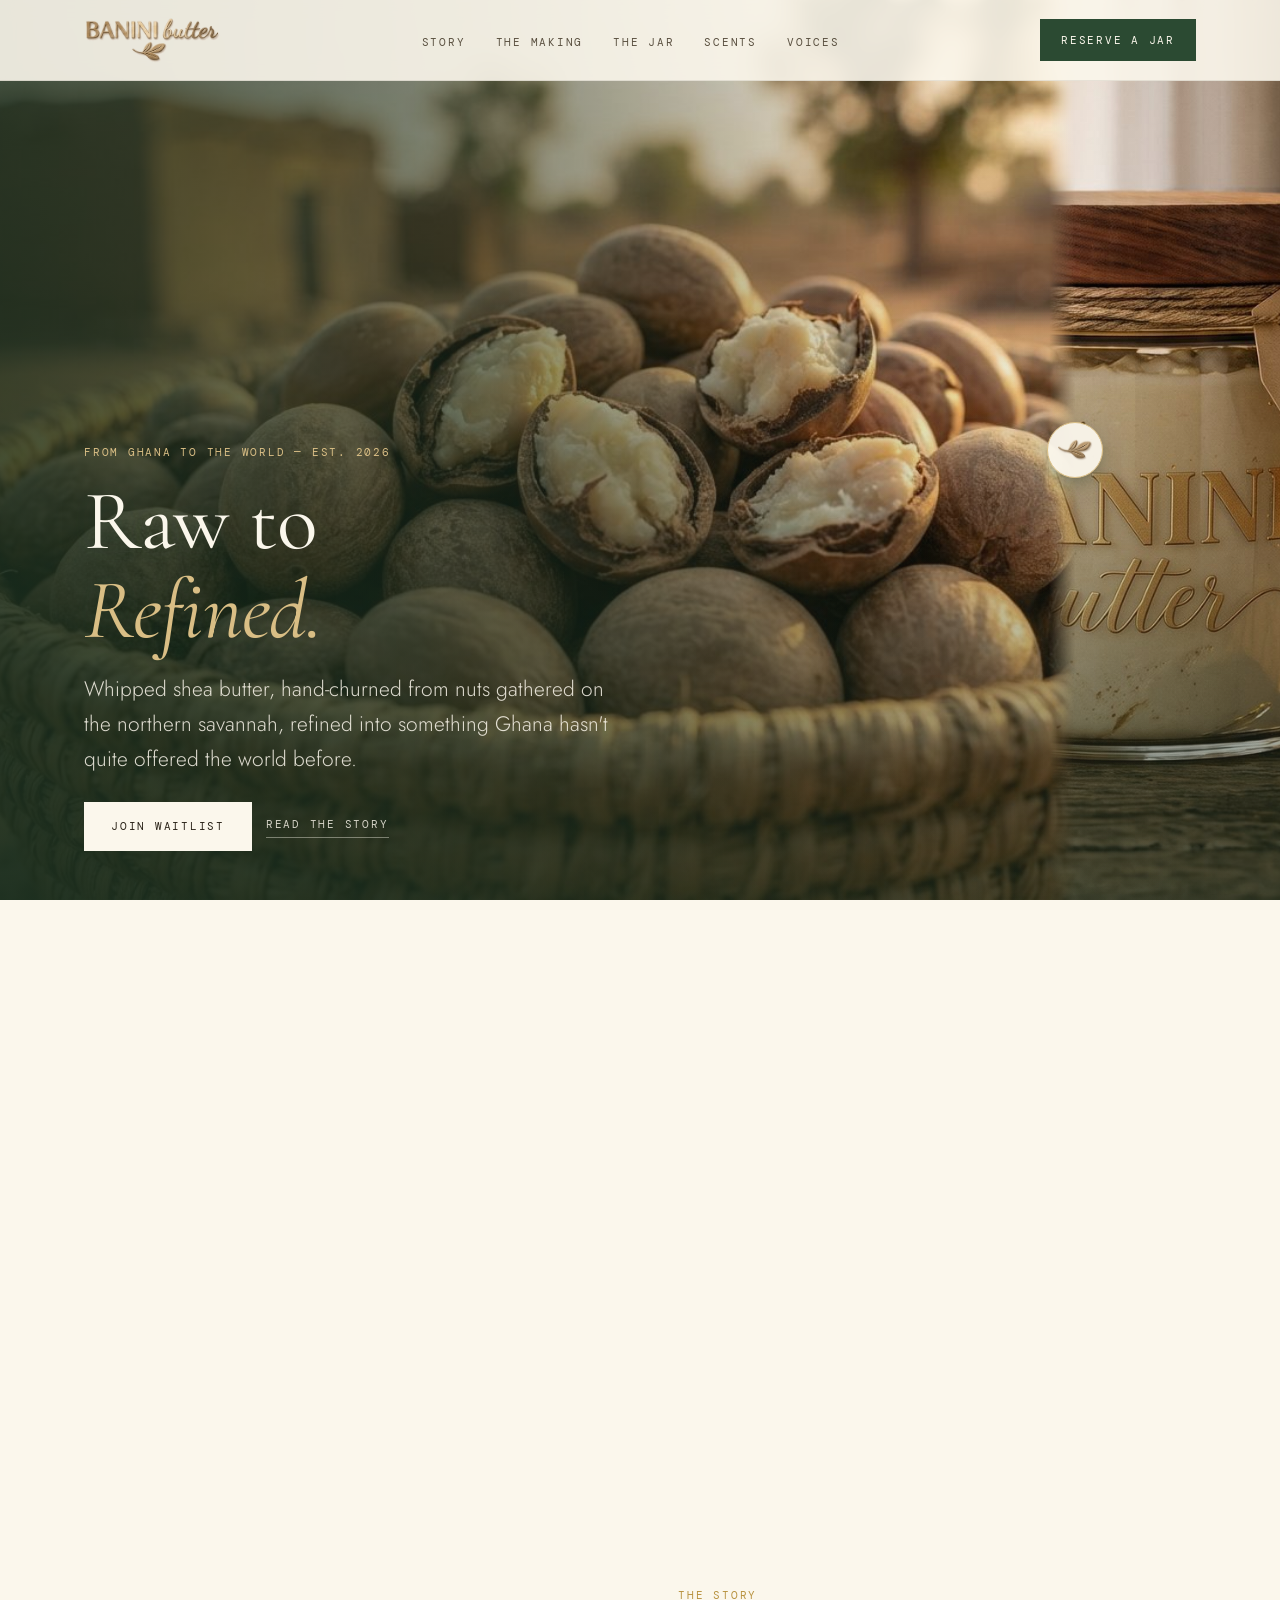
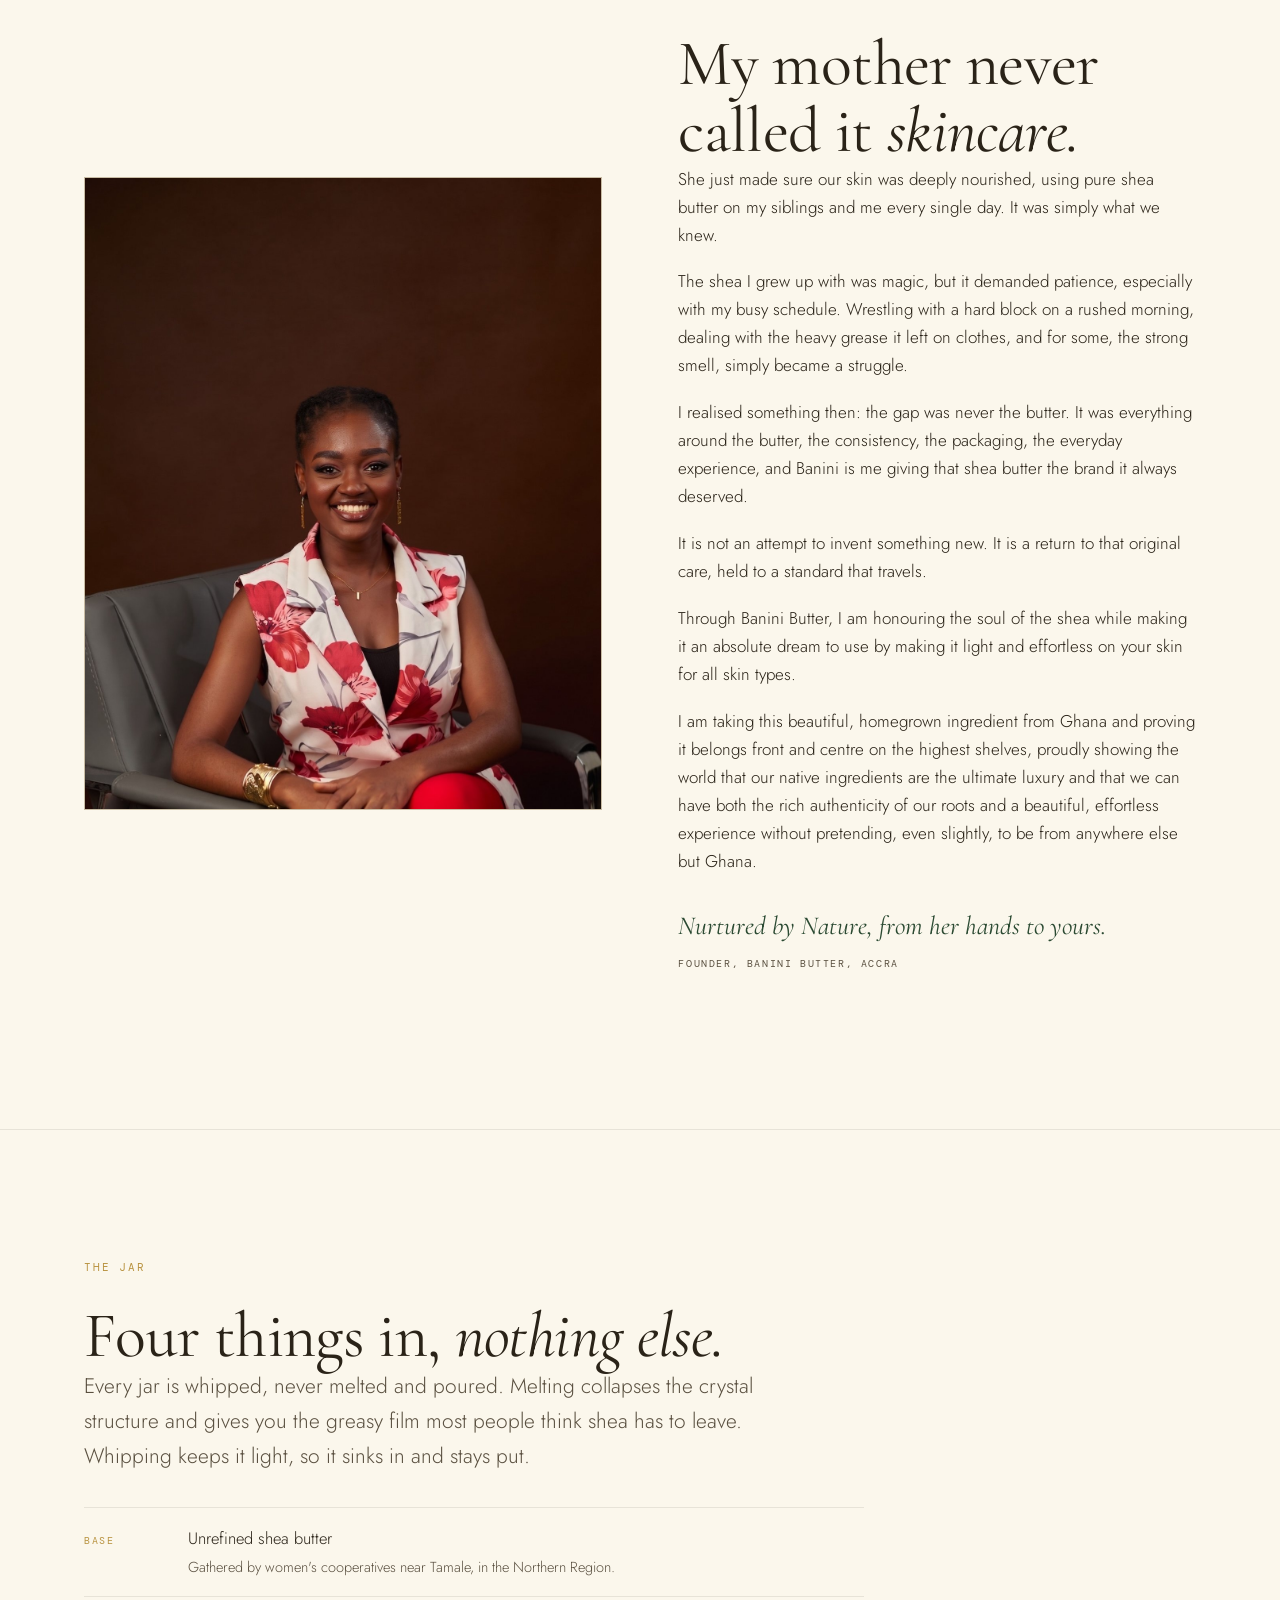
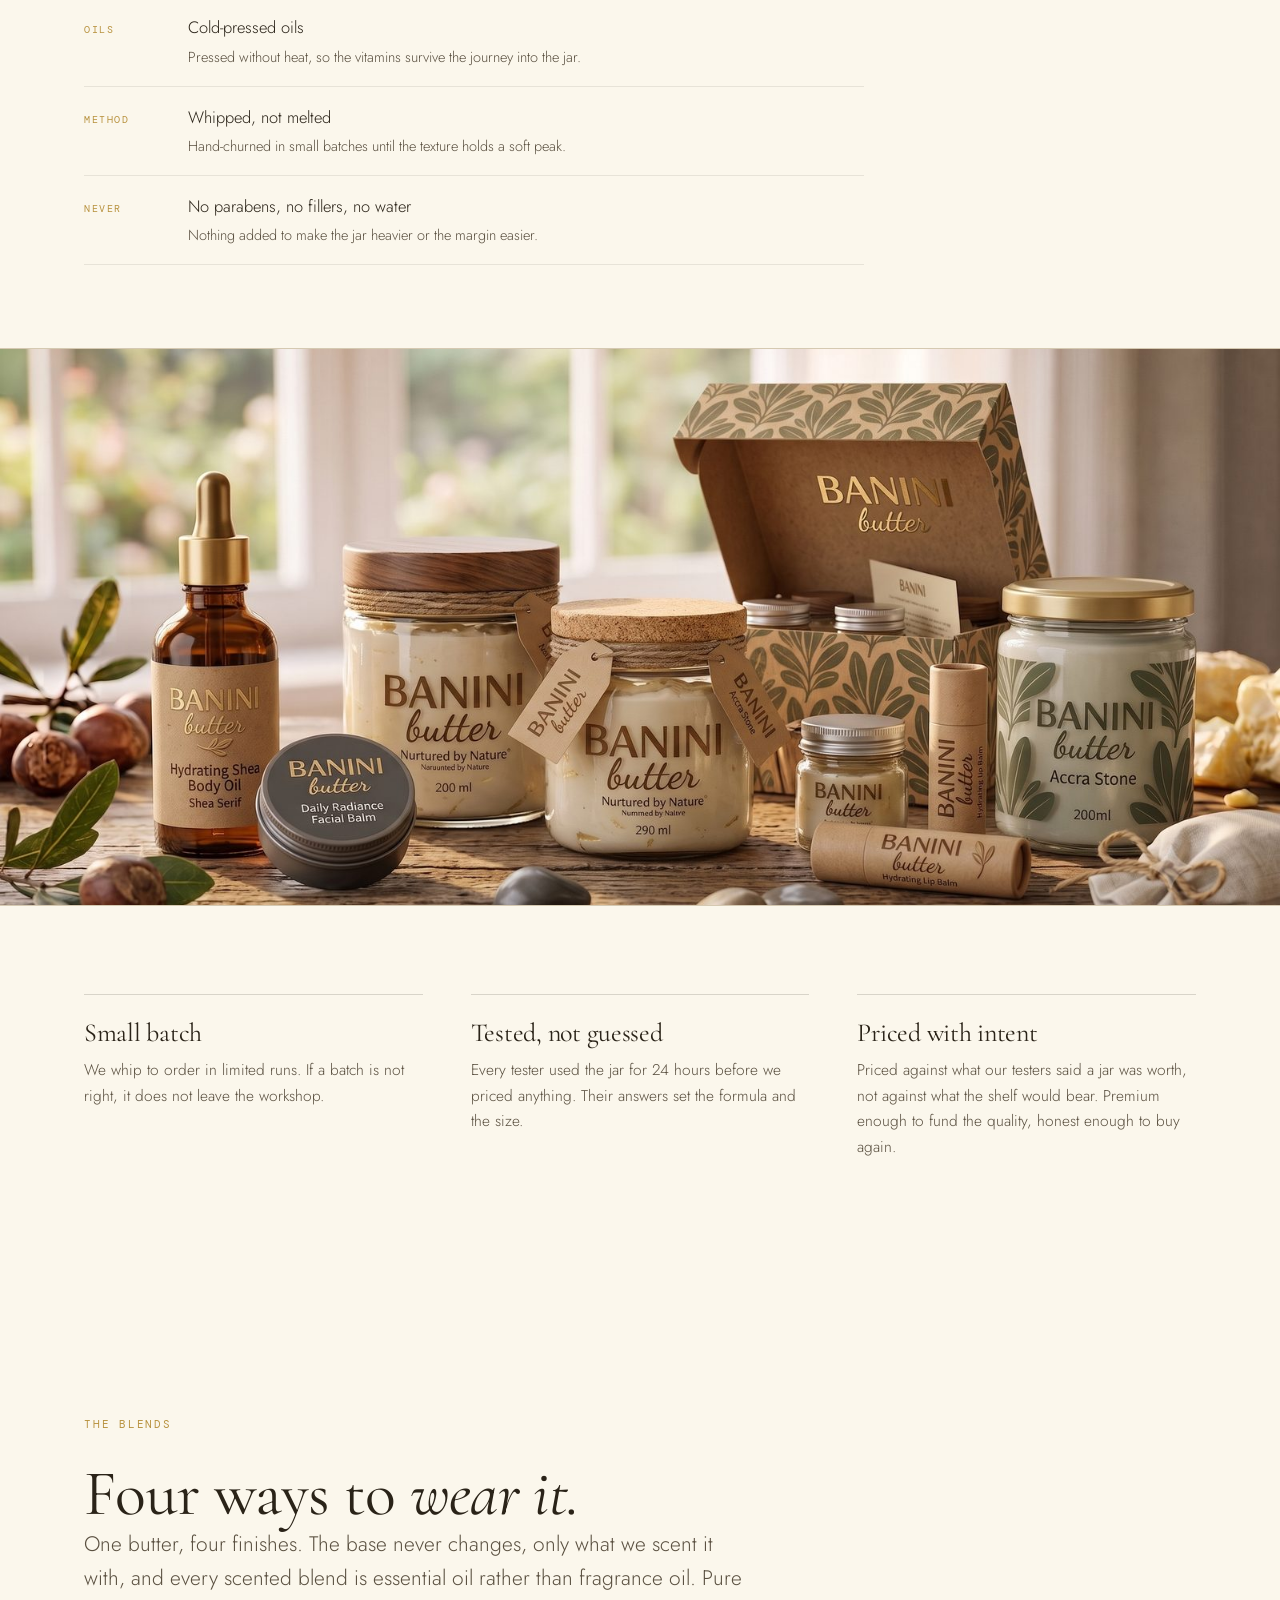
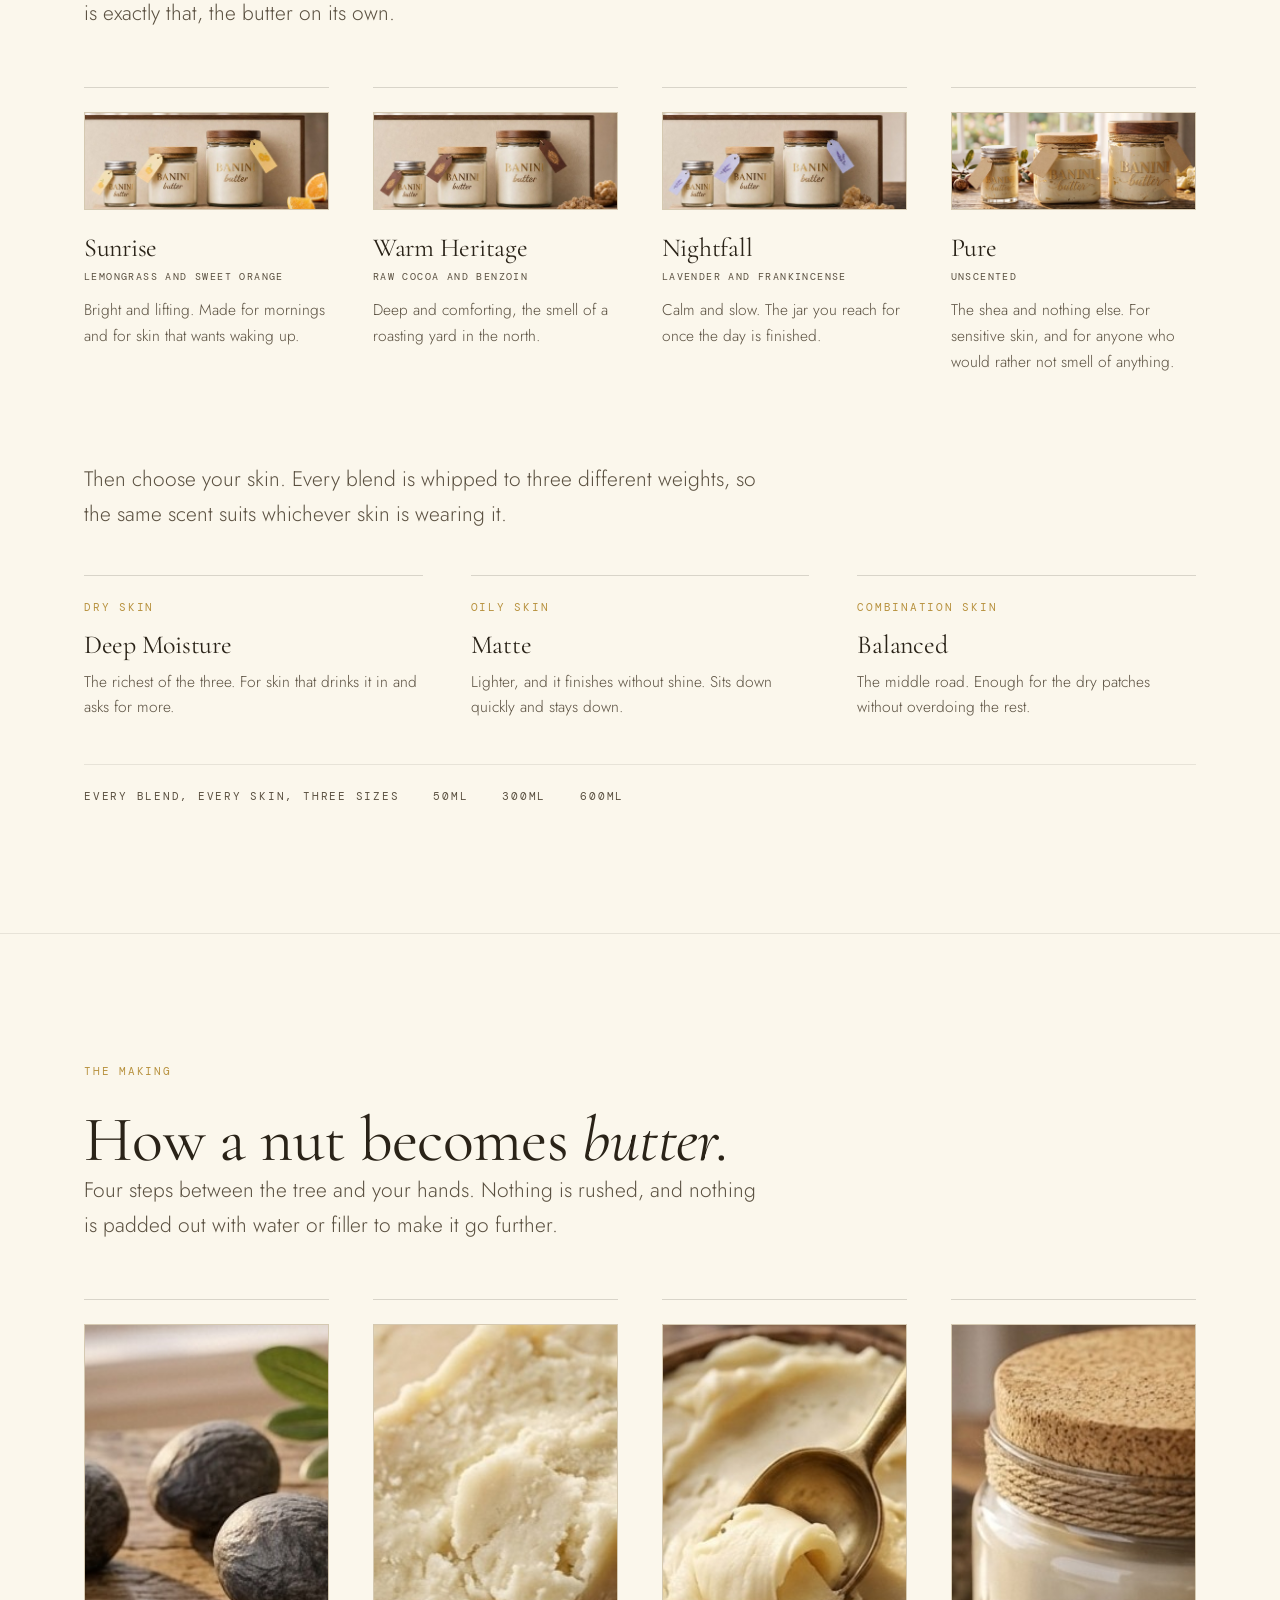
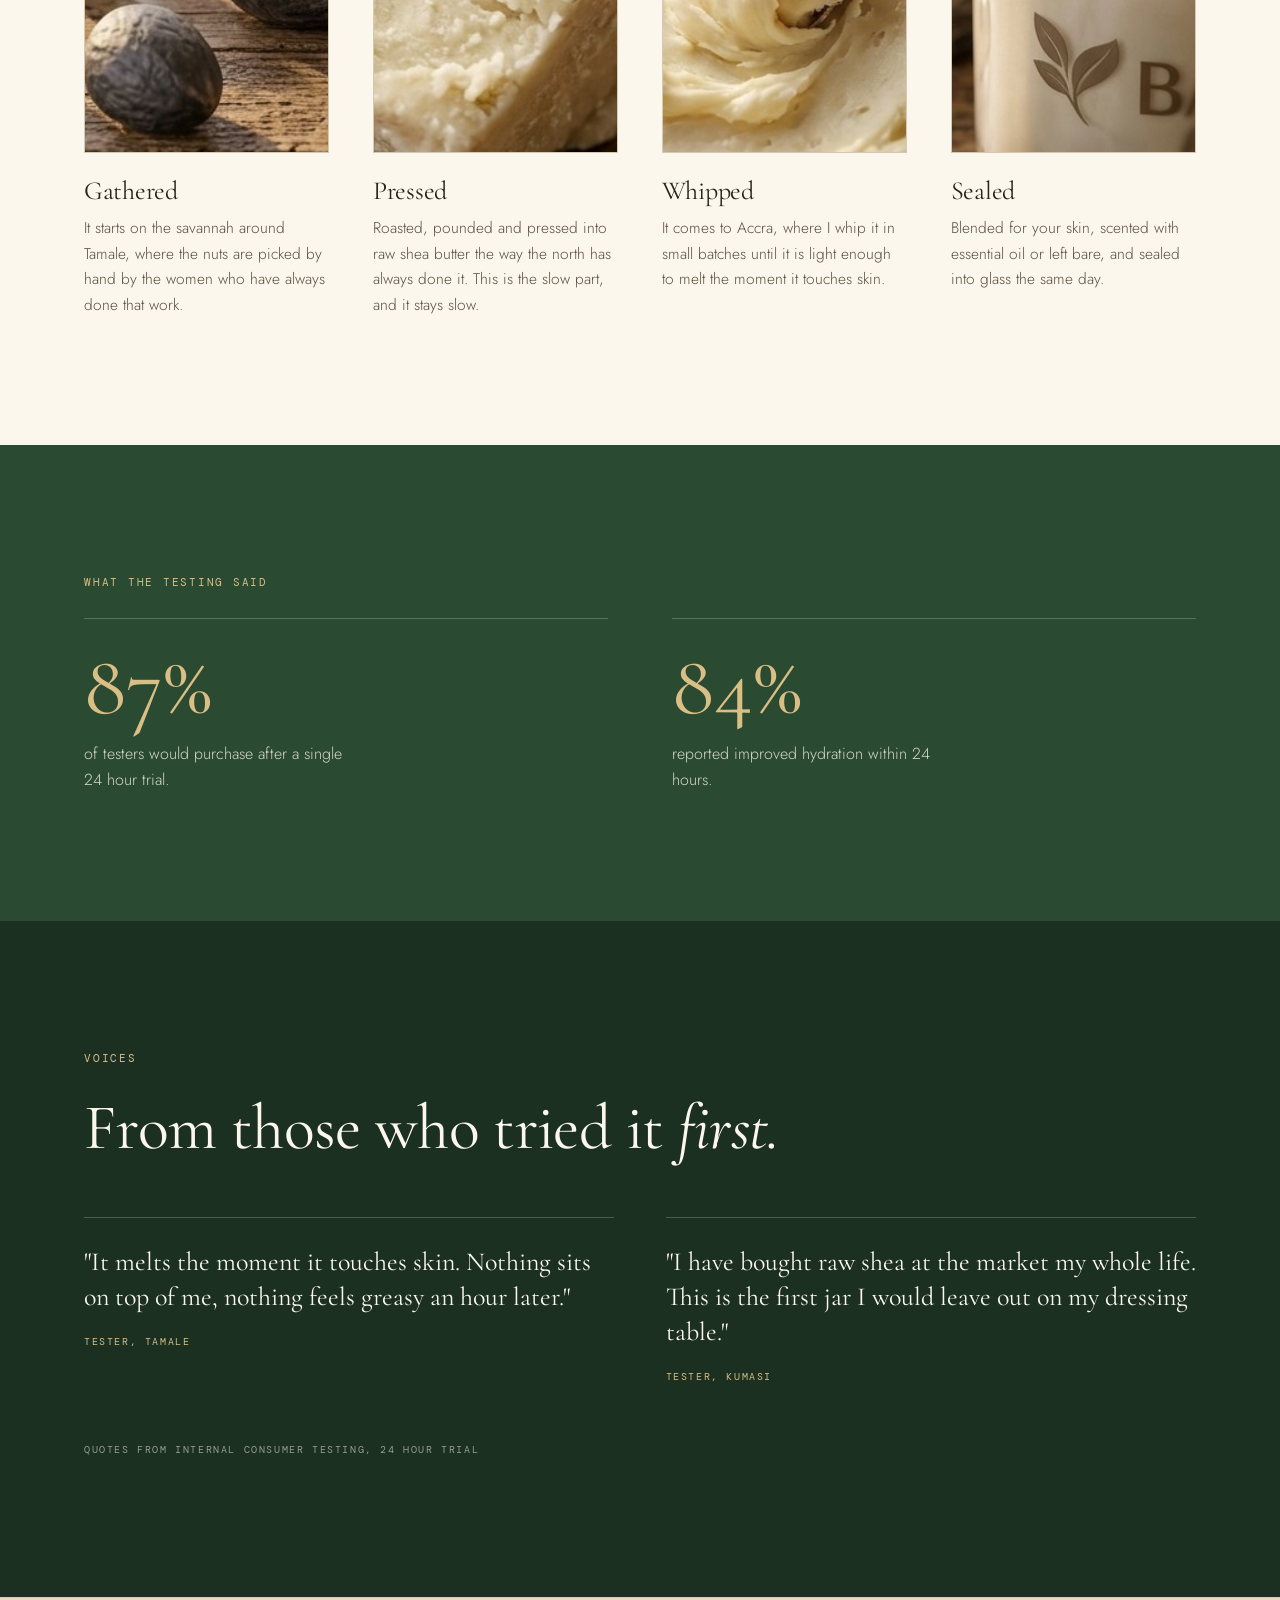
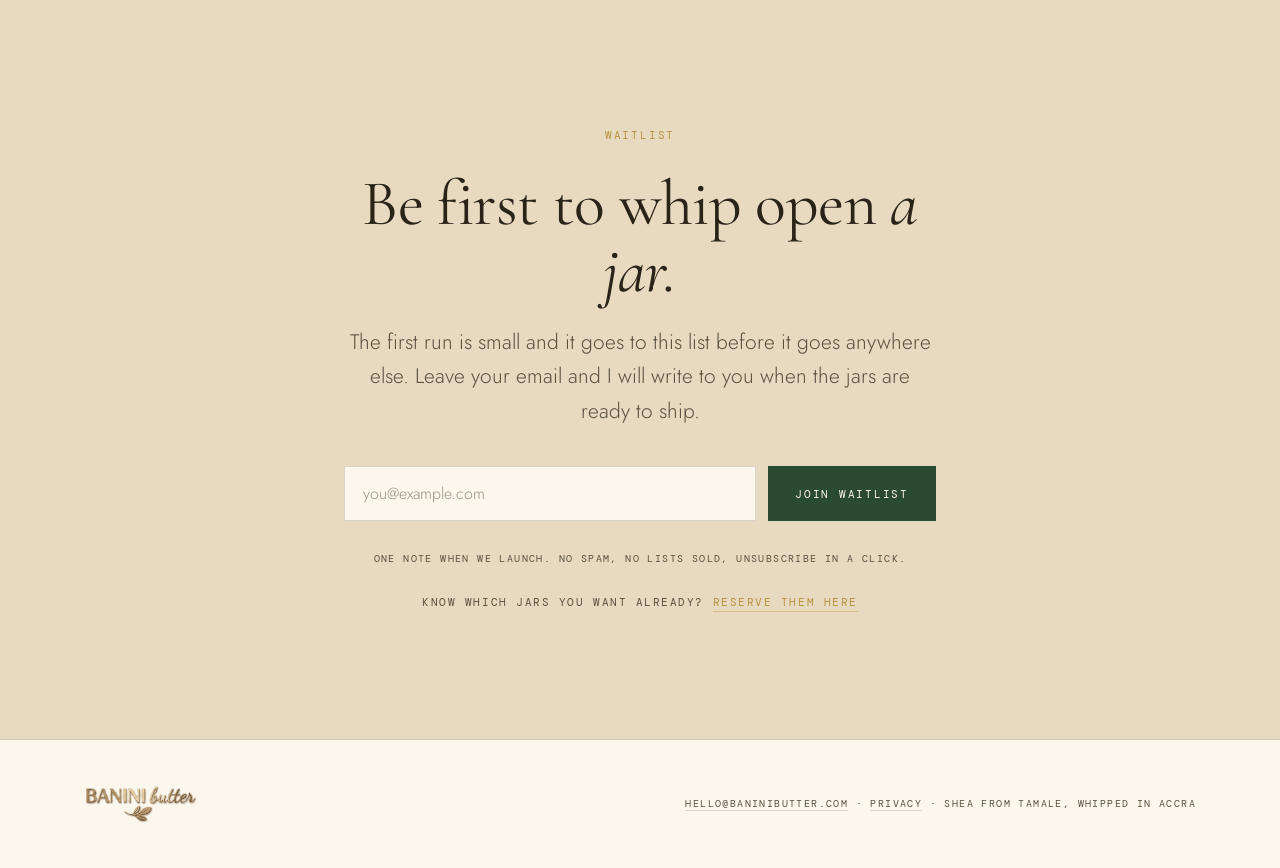
==== commit c5b93fec: "Serve the typefaces from this domain, not from Google Reading the site used to send every visitor's " ====
--- a/index.html
+++ b/index.html
@@ -21,10 +21,10 @@
 <meta property="og:image:height" content="630">
 <meta property="og:image:alt" content="The Banini Butter range on a wooden table: whipped shea butter in glass jars, body oil, facial balm, lip balms and a branded box">
 <meta name="twitter:card" content="summary_large_image">
-<link rel="preconnect" href="https://fonts.googleapis.com">
-<link rel="preconnect" href="https://fonts.gstatic.com" crossorigin>
-<link href="https://fonts.googleapis.com/css2?family=Cormorant+Garamond:ital,wght@0,300;0,400;0,500;0,600;1,300;1,400;1,500;1,600&family=DM+Mono:wght@400;500&family=Jost:wght@300;400;500&display=swap" rel="stylesheet">
-<link rel="stylesheet" href="styles.css?v=20260917a">
+<link rel="preload" href="/assets/fonts/cormorant-garamond-400-normal-latin.woff2" as="font" type="font/woff2" crossorigin>
+<link rel="preload" href="/assets/fonts/jost-300-normal-latin.woff2" as="font" type="font/woff2" crossorigin>
+<link rel="stylesheet" href="/assets/fonts.css?v=20260923a">
+<link rel="stylesheet" href="styles.css?v=20260923a">
 </head>
 <body>
 <a class="skip" href="#main">Skip to content</a>
--- a/assets/fonts.css
+++ b/assets/fonts.css
@@ -0,0 +1,104 @@
+/* Banini Butter typefaces, served from this domain rather than from Google.
+   Cormorant Garamond, DM Mono and Jost are all SIL Open Font License, which
+   permits this. Nothing about a visitor reaches a third party to load them.
+
+   Two subsets per face: latin for ordinary text, latin-ext for the rest,
+   which is where the cedi sign lives, so prices need it. A browser fetches
+   a file only when it needs a character from that range. */
+
+@font-face{
+  font-family:'Cormorant Garamond';
+  font-style:italic;
+  font-weight:400;
+  font-display:swap;
+  src:url('fonts/cormorant-garamond-400-italic-latin-ext.woff2') format('woff2');
+  unicode-range:U+0100-02BA, U+02BD-02C5, U+02C7-02CC, U+02CE-02D7, U+02DD-02FF, U+0304, U+0308, U+0329, U+1D00-1DBF, U+1E00-1E9F, U+1EF2-1EFF, U+2020, U+20A0-20AB, U+20AD-20C0, U+2113, U+2C60-2C7F, U+A720-A7FF;
+}
+@font-face{
+  font-family:'Cormorant Garamond';
+  font-style:italic;
+  font-weight:400;
+  font-display:swap;
+  src:url('fonts/cormorant-garamond-400-italic-latin.woff2') format('woff2');
+  unicode-range:U+0000-00FF, U+0131, U+0152-0153, U+02BB-02BC, U+02C6, U+02DA, U+02DC, U+0304, U+0308, U+0329, U+2000-206F, U+20AC, U+2122, U+2191, U+2193, U+2212, U+2215, U+FEFF, U+FFFD;
+}
+@font-face{
+  font-family:'Cormorant Garamond';
+  font-style:normal;
+  font-weight:400;
+  font-display:swap;
+  src:url('fonts/cormorant-garamond-400-normal-latin-ext.woff2') format('woff2');
+  unicode-range:U+0100-02BA, U+02BD-02C5, U+02C7-02CC, U+02CE-02D7, U+02DD-02FF, U+0304, U+0308, U+0329, U+1D00-1DBF, U+1E00-1E9F, U+1EF2-1EFF, U+2020, U+20A0-20AB, U+20AD-20C0, U+2113, U+2C60-2C7F, U+A720-A7FF;
+}
+@font-face{
+  font-family:'Cormorant Garamond';
+  font-style:normal;
+  font-weight:400;
+  font-display:swap;
+  src:url('fonts/cormorant-garamond-400-normal-latin.woff2') format('woff2');
+  unicode-range:U+0000-00FF, U+0131, U+0152-0153, U+02BB-02BC, U+02C6, U+02DA, U+02DC, U+0304, U+0308, U+0329, U+2000-206F, U+20AC, U+2122, U+2191, U+2193, U+2212, U+2215, U+FEFF, U+FFFD;
+}
+@font-face{
+  font-family:'DM Mono';
+  font-style:normal;
+  font-weight:400;
+  font-display:swap;
+  src:url('fonts/dm-mono-400-normal-latin-ext.woff2') format('woff2');
+  unicode-range:U+0100-02BA, U+02BD-02C5, U+02C7-02CC, U+02CE-02D7, U+02DD-02FF, U+0304, U+0308, U+0329, U+1D00-1DBF, U+1E00-1E9F, U+1EF2-1EFF, U+2020, U+20A0-20AB, U+20AD-20C0, U+2113, U+2C60-2C7F, U+A720-A7FF;
+}
+@font-face{
+  font-family:'DM Mono';
+  font-style:normal;
+  font-weight:400;
+  font-display:swap;
+  src:url('fonts/dm-mono-400-normal-latin.woff2') format('woff2');
+  unicode-range:U+0000-00FF, U+0131, U+0152-0153, U+02BB-02BC, U+02C6, U+02DA, U+02DC, U+0304, U+0308, U+0329, U+2000-206F, U+20AC, U+2122, U+2191, U+2193, U+2212, U+2215, U+FEFF, U+FFFD;
+}
+@font-face{
+  font-family:'Jost';
+  font-style:normal;
+  font-weight:300;
+  font-display:swap;
+  src:url('fonts/jost-300-normal-latin-ext.woff2') format('woff2');
+  unicode-range:U+0100-02BA, U+02BD-02C5, U+02C7-02CC, U+02CE-02D7, U+02DD-02FF, U+0304, U+0308, U+0329, U+1D00-1DBF, U+1E00-1E9F, U+1EF2-1EFF, U+2020, U+20A0-20AB, U+20AD-20C0, U+2113, U+2C60-2C7F, U+A720-A7FF;
+}
+@font-face{
+  font-family:'Jost';
+  font-style:normal;
+  font-weight:300;
+  font-display:swap;
+  src:url('fonts/jost-300-normal-latin.woff2') format('woff2');
+  unicode-range:U+0000-00FF, U+0131, U+0152-0153, U+02BB-02BC, U+02C6, U+02DA, U+02DC, U+0304, U+0308, U+0329, U+2000-206F, U+20AC, U+2122, U+2191, U+2193, U+2212, U+2215, U+FEFF, U+FFFD;
+}
+@font-face{
+  font-family:'Jost';
+  font-style:normal;
+  font-weight:400;
+  font-display:swap;
+  src:url('fonts/jost-400-normal-latin-ext.woff2') format('woff2');
+  unicode-range:U+0100-02BA, U+02BD-02C5, U+02C7-02CC, U+02CE-02D7, U+02DD-02FF, U+0304, U+0308, U+0329, U+1D00-1DBF, U+1E00-1E9F, U+1EF2-1EFF, U+2020, U+20A0-20AB, U+20AD-20C0, U+2113, U+2C60-2C7F, U+A720-A7FF;
+}
+@font-face{
+  font-family:'Jost';
+  font-style:normal;
+  font-weight:400;
+  font-display:swap;
+  src:url('fonts/jost-400-normal-latin.woff2') format('woff2');
+  unicode-range:U+0000-00FF, U+0131, U+0152-0153, U+02BB-02BC, U+02C6, U+02DA, U+02DC, U+0304, U+0308, U+0329, U+2000-206F, U+20AC, U+2122, U+2191, U+2193, U+2212, U+2215, U+FEFF, U+FFFD;
+}
+@font-face{
+  font-family:'Jost';
+  font-style:normal;
+  font-weight:500;
+  font-display:swap;
+  src:url('fonts/jost-500-normal-latin-ext.woff2') format('woff2');
+  unicode-range:U+0100-02BA, U+02BD-02C5, U+02C7-02CC, U+02CE-02D7, U+02DD-02FF, U+0304, U+0308, U+0329, U+1D00-1DBF, U+1E00-1E9F, U+1EF2-1EFF, U+2020, U+20A0-20AB, U+20AD-20C0, U+2113, U+2C60-2C7F, U+A720-A7FF;
+}
+@font-face{
+  font-family:'Jost';
+  font-style:normal;
+  font-weight:500;
+  font-display:swap;
+  src:url('fonts/jost-500-normal-latin.woff2') format('woff2');
+  unicode-range:U+0000-00FF, U+0131, U+0152-0153, U+02BB-02BC, U+02C6, U+02DA, U+02DC, U+0304, U+0308, U+0329, U+2000-206F, U+20AC, U+2122, U+2191, U+2193, U+2212, U+2215, U+FEFF, U+FFFD;
+}
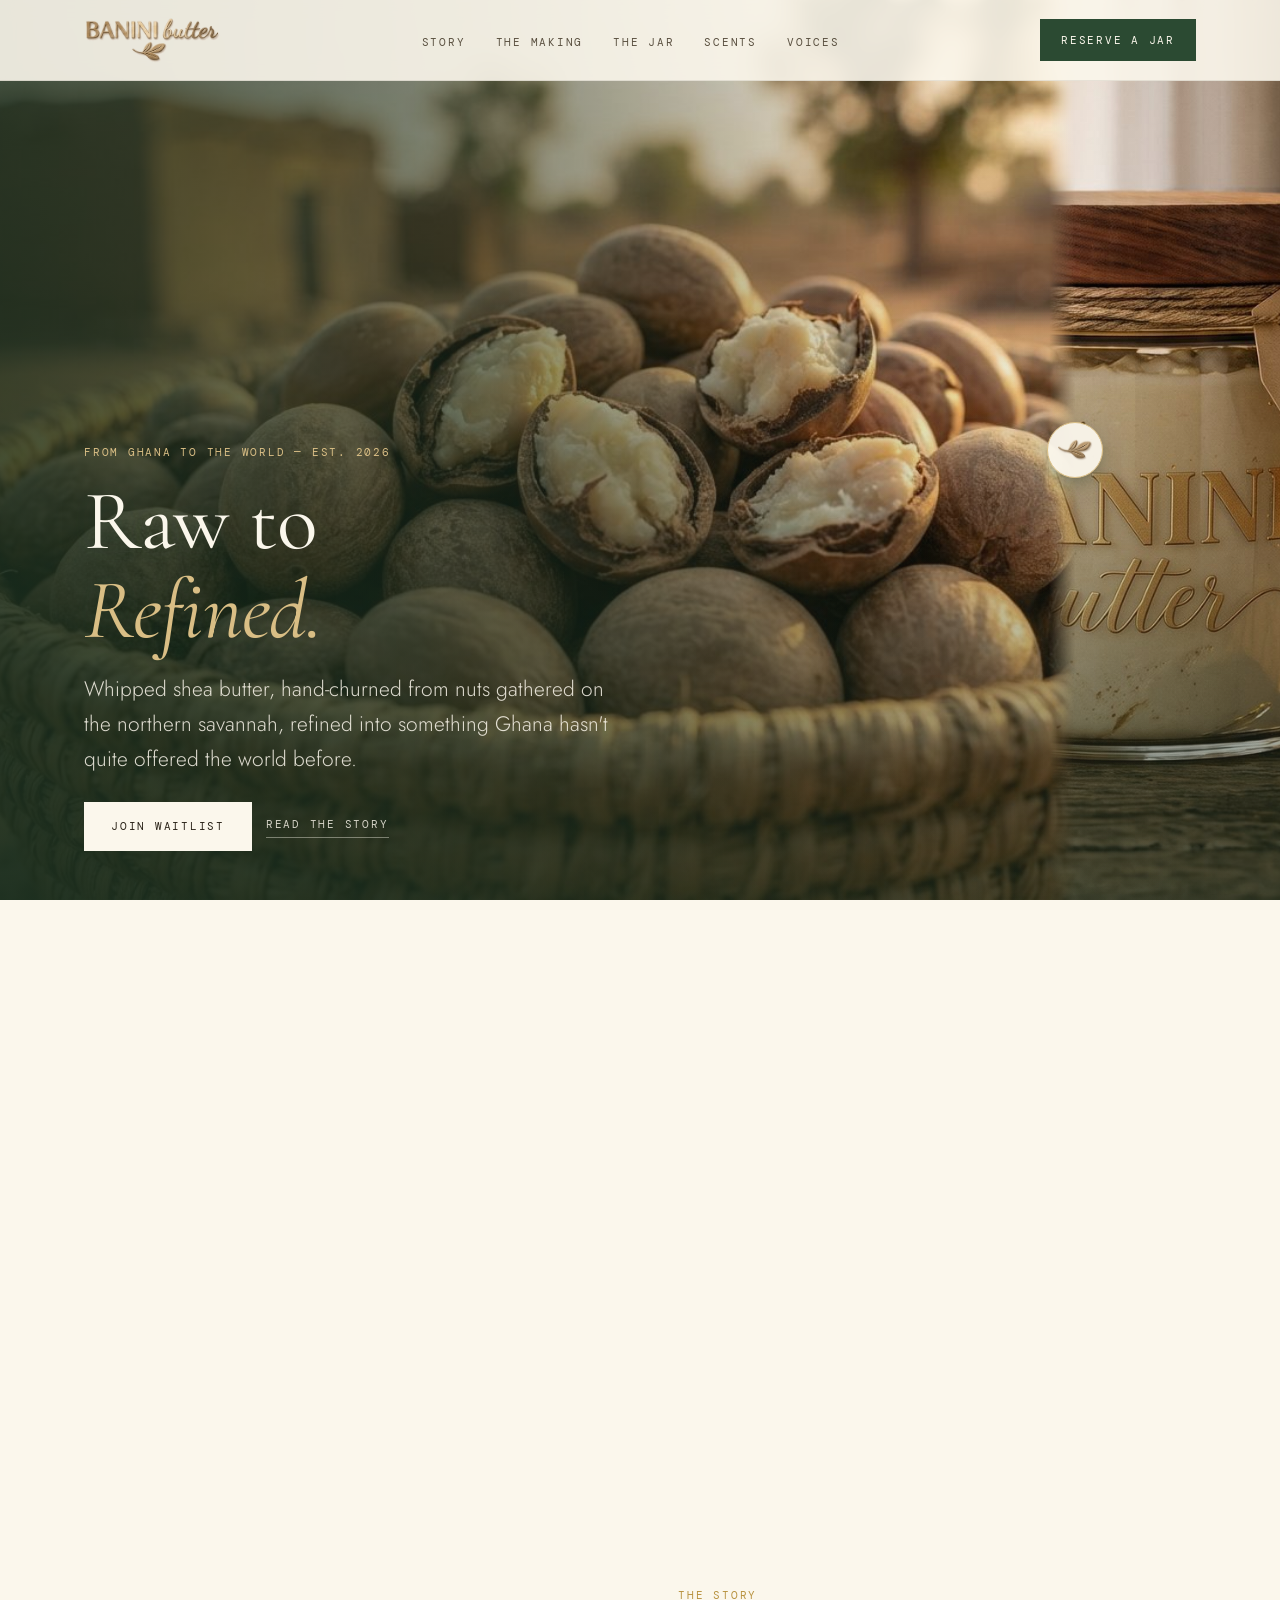
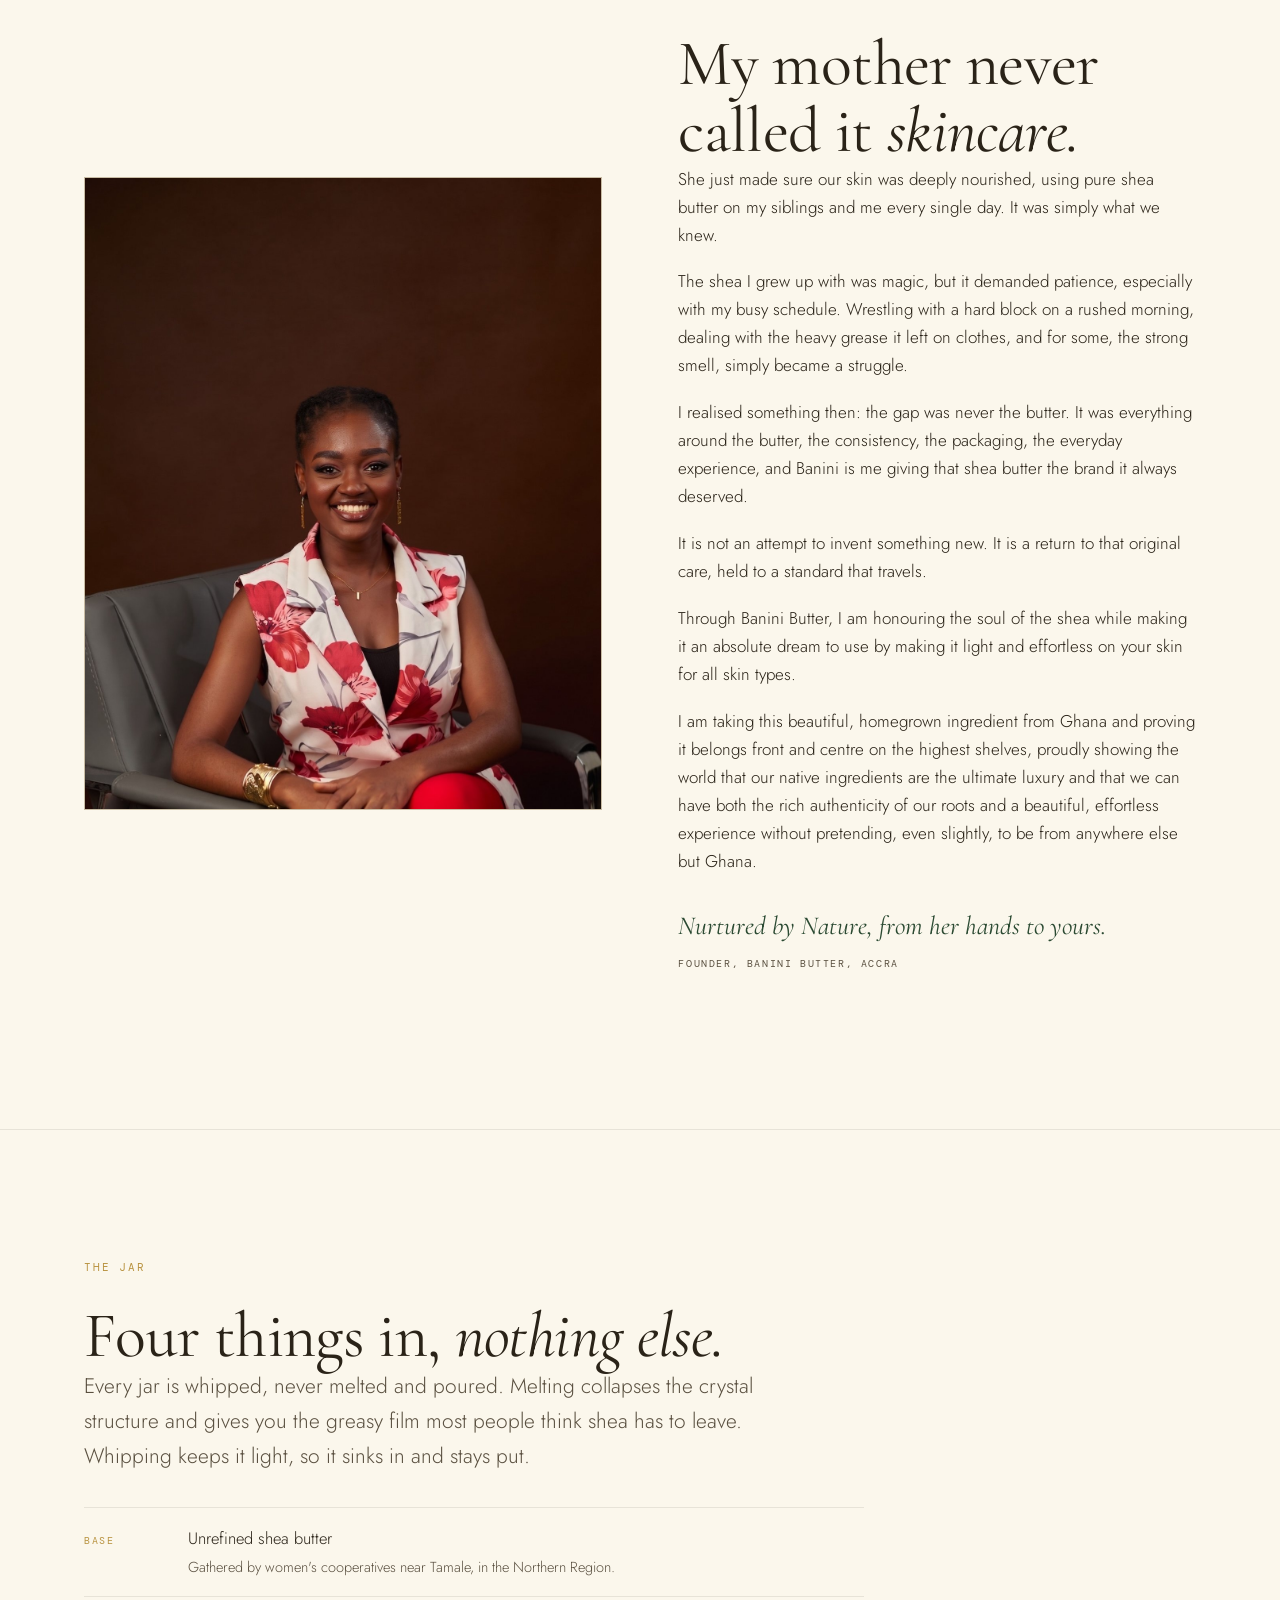
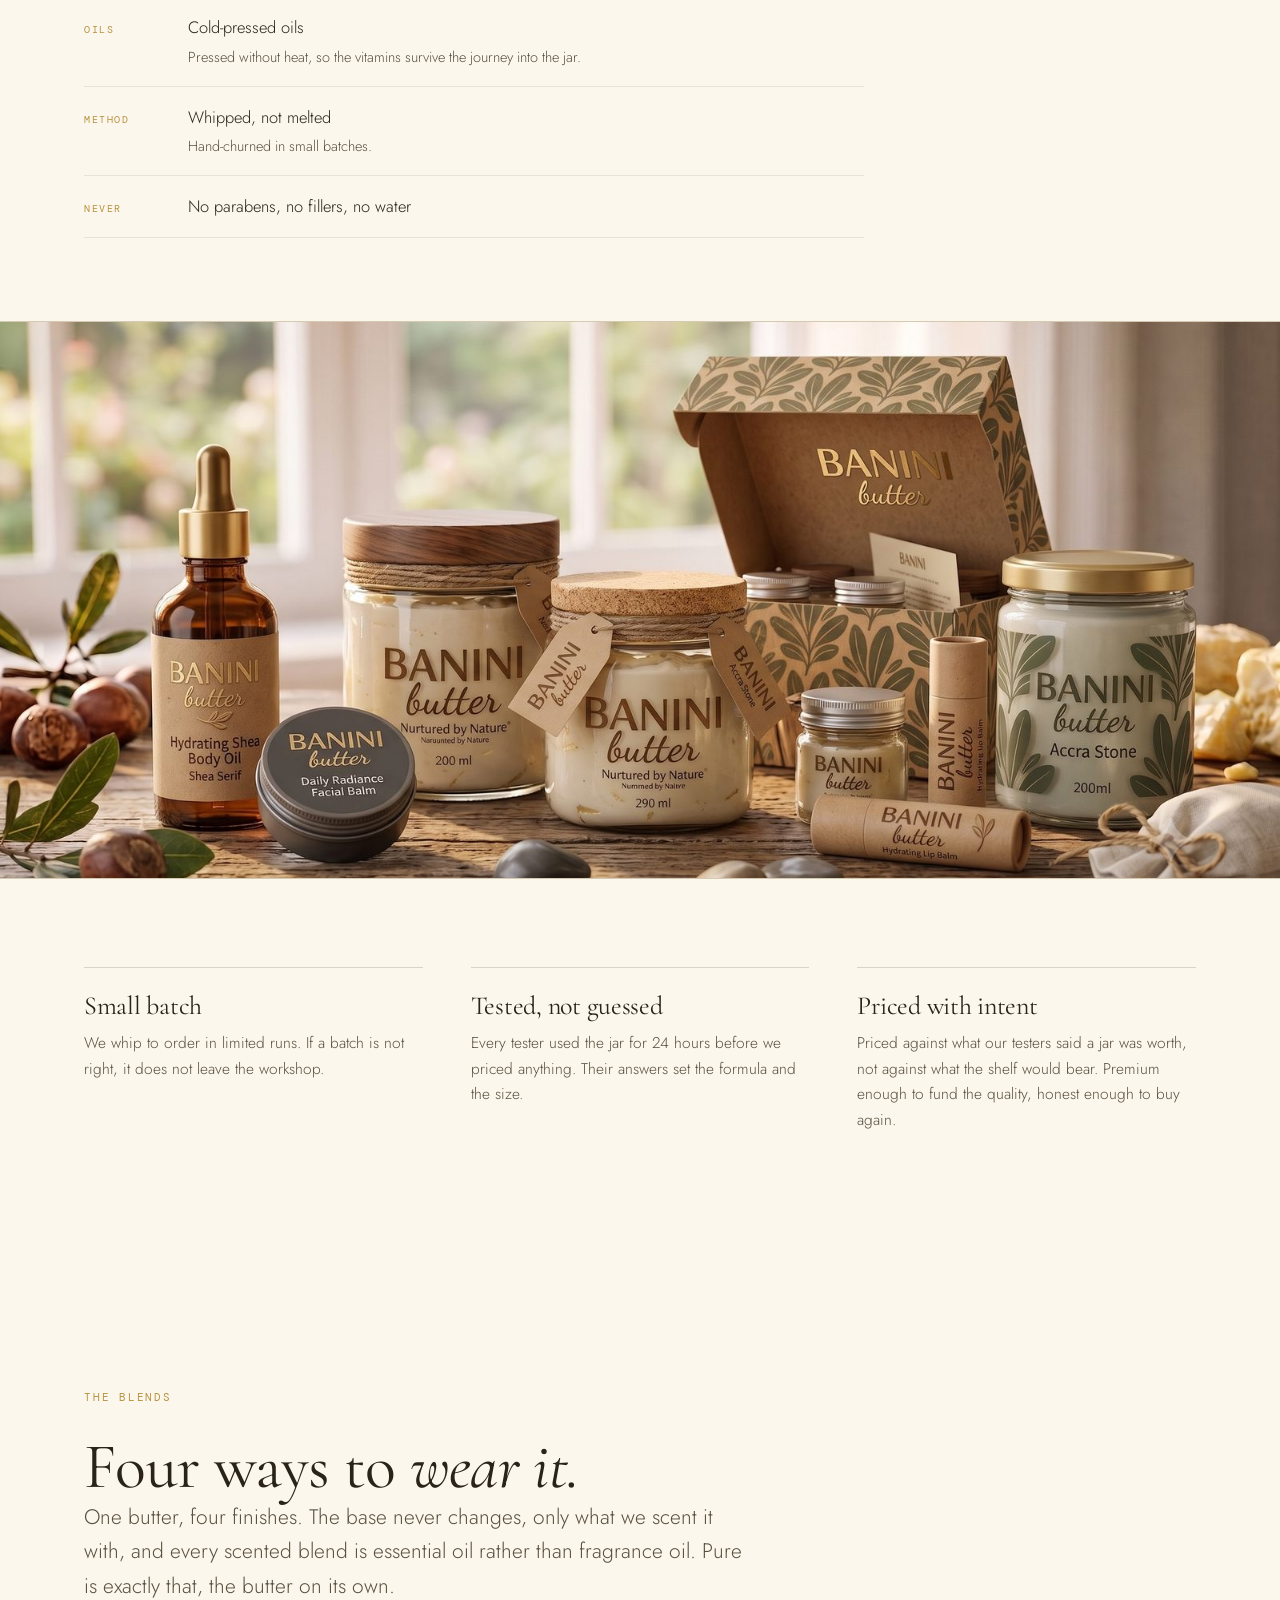
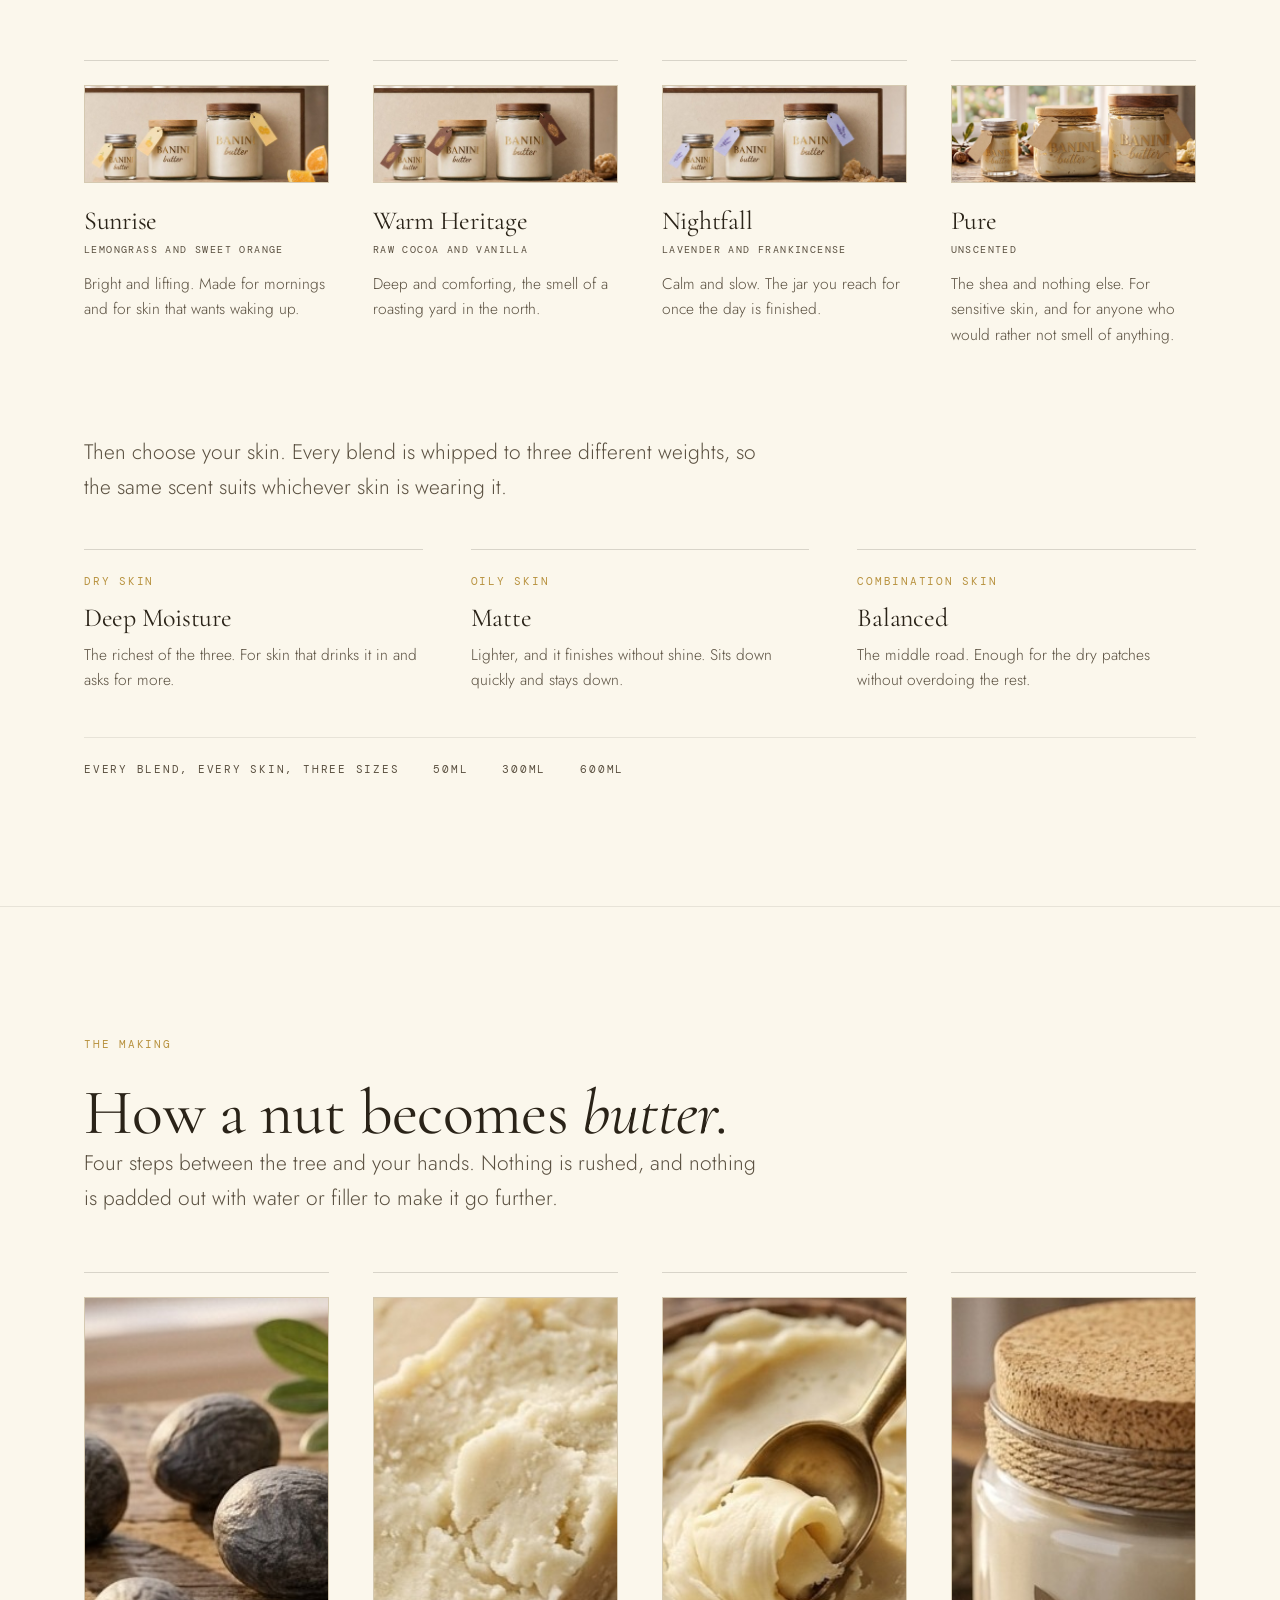
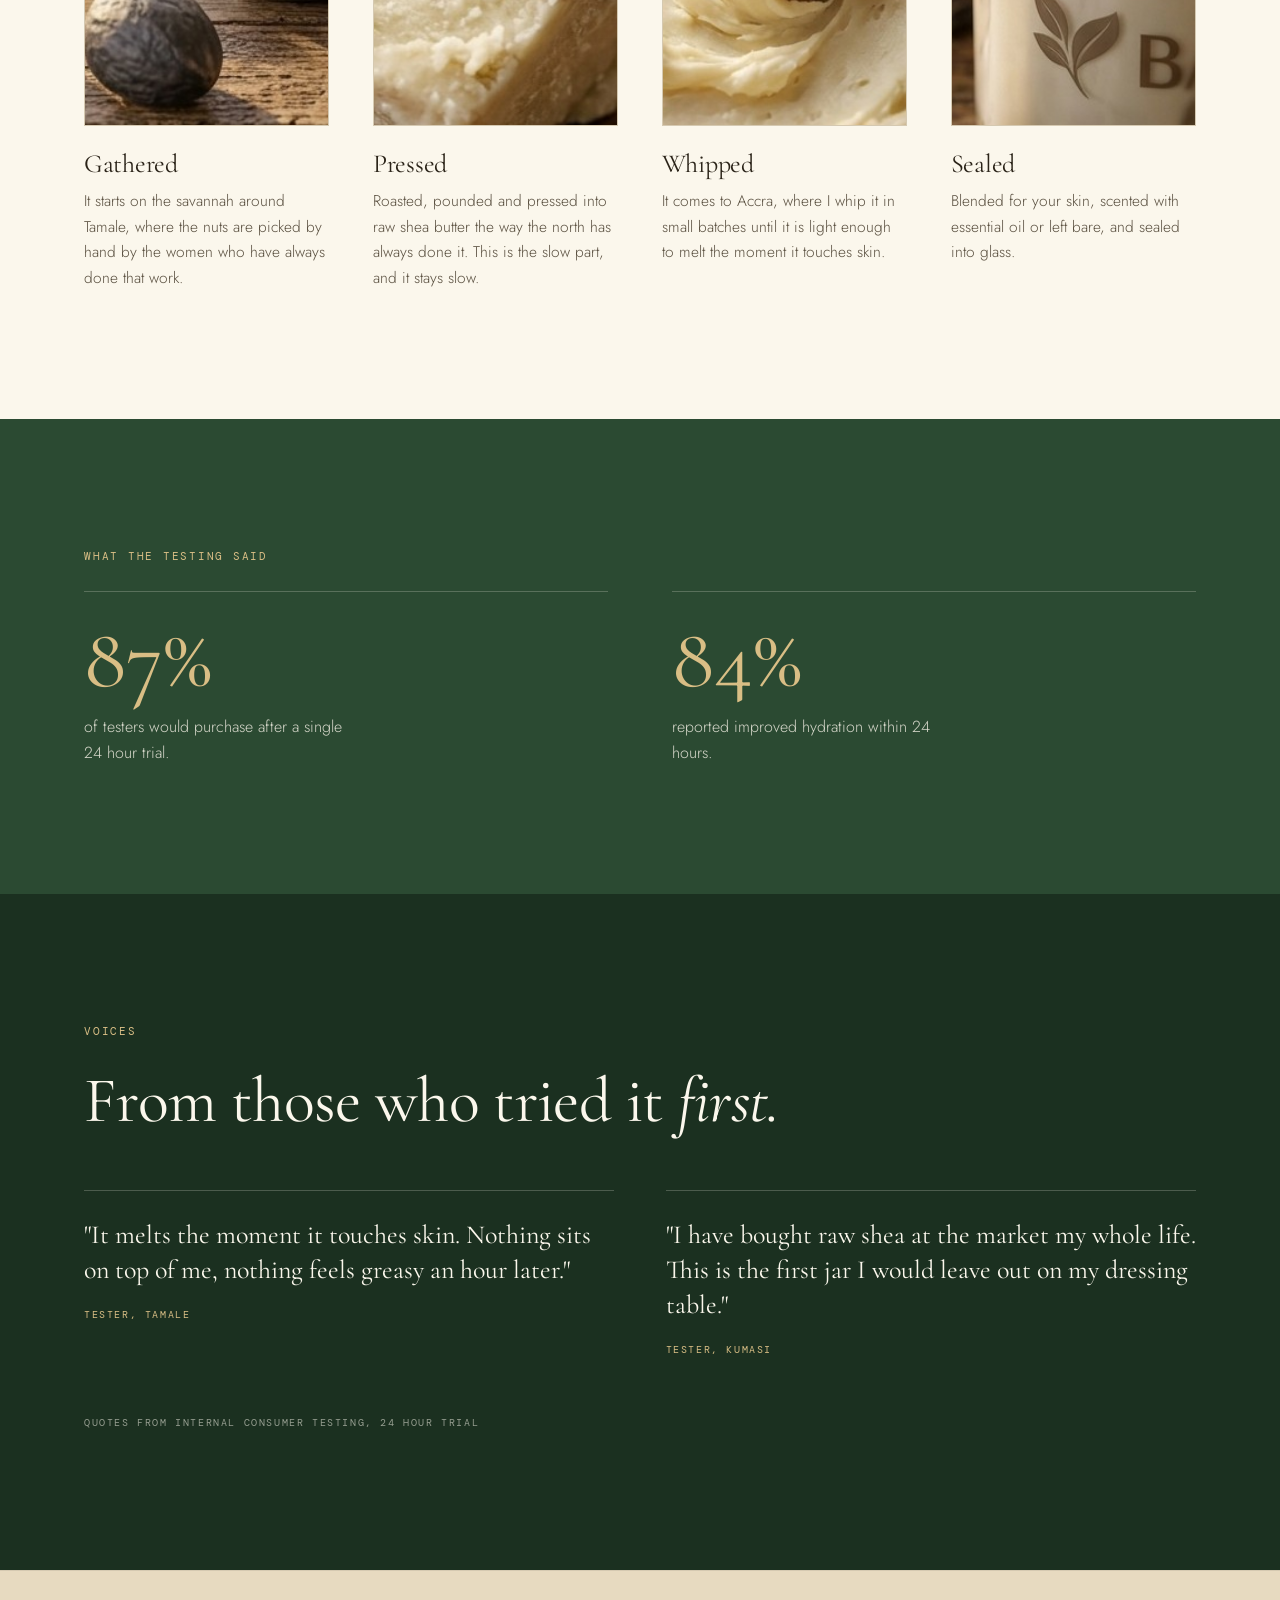
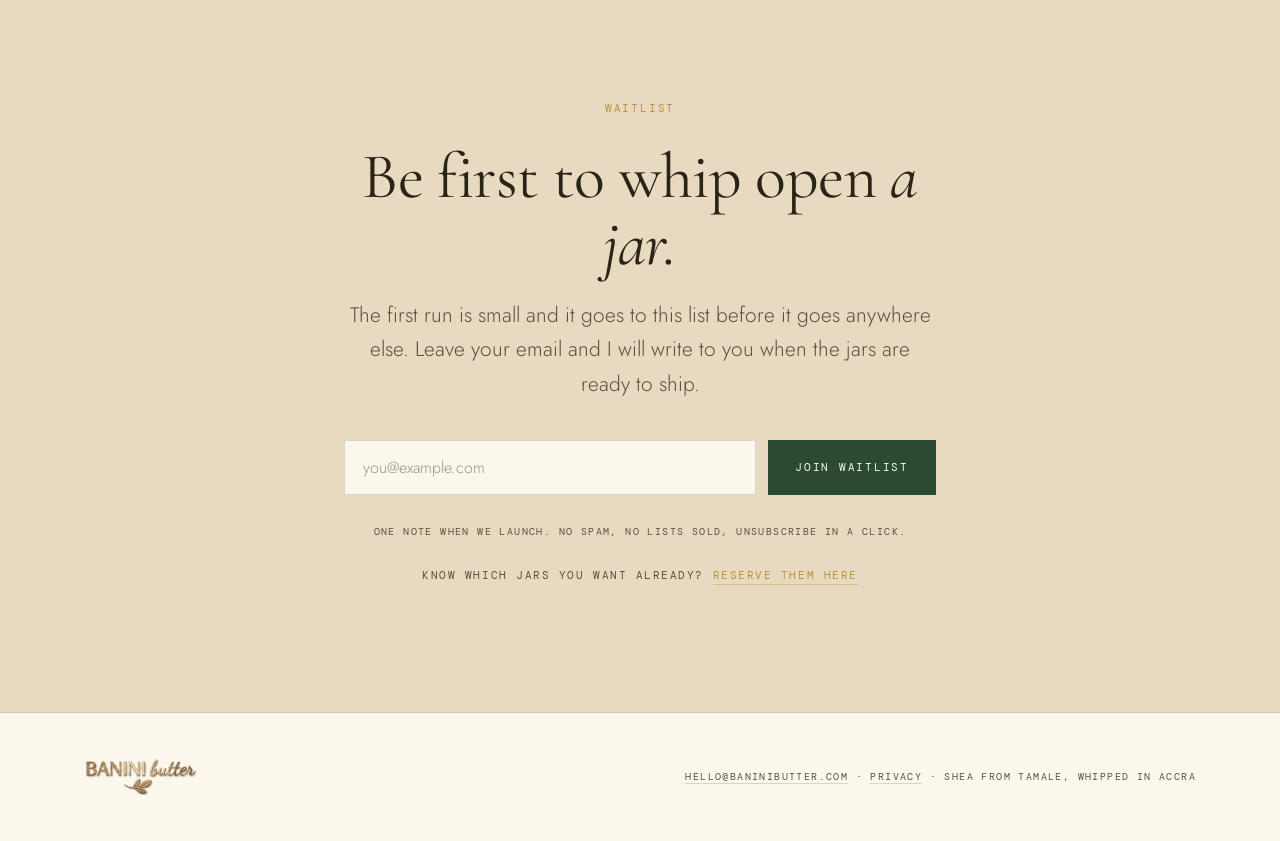
==== commit bf13a8bf: "Seven copy and layout corrections, and a town is now required - The method drops "until the texture " ====
--- a/index.html
+++ b/index.html
@@ -24,7 +24,7 @@
 <link rel="preload" href="/assets/fonts/cormorant-garamond-400-normal-latin.woff2" as="font" type="font/woff2" crossorigin>
 <link rel="preload" href="/assets/fonts/jost-300-normal-latin.woff2" as="font" type="font/woff2" crossorigin>
 <link rel="stylesheet" href="/assets/fonts.css?v=20260923a">
-<link rel="stylesheet" href="styles.css?v=20260923a">
+<link rel="stylesheet" href="styles.css?v=20260923c">
 </head>
 <body>
 <a class="skip" href="#main">Skip to content</a>
@@ -171,8 +171,8 @@
       <ul class="jar-list r d2">
         <li><span class="k">Base</span><p class="v">Unrefined shea butter<small>Gathered by women's cooperatives near Tamale, in the Northern Region.</small></p></li>
         <li><span class="k">Oils</span><p class="v">Cold-pressed oils<small>Pressed without heat, so the vitamins survive the journey into the jar.</small></p></li>
-        <li><span class="k">Method</span><p class="v">Whipped, not melted<small>Hand-churned in small batches until the texture holds a soft peak.</small></p></li>
-        <li><span class="k">Never</span><p class="v">No parabens, no fillers, no water<small>Nothing added to make the jar heavier or the margin easier.</small></p></li>
+        <li><span class="k">Method</span><p class="v">Whipped, not melted<small>Hand-churned in small batches.</small></p></li>
+        <li><span class="k">Never</span><p class="v">No parabens, no fillers, no water</p></li>
       </ul>
     </div>
   </div>
@@ -236,7 +236,7 @@
       <article class="scent r d1">
         <figure class="scent-shot" data-slot="blend-warm-heritage" hidden></figure>
         <h3>Warm Heritage</h3>
-        <span class="blend">Raw cocoa and benzoin</span>
+        <span class="blend">Raw cocoa and vanilla</span>
         <p>Deep and comforting, the smell of a roasting yard in the north.</p>
       </article>
       <article class="scent r d2">
@@ -274,9 +274,11 @@
 
     <div class="size-strip r" id="sizeStrip">
       <span>Every blend, every skin, three sizes</span>
-      <span data-size-strip="50ml">50ml</span>
-      <span data-size-strip="300ml">300ml</span>
-      <span data-size-strip="600ml">600ml</span>
+      <span class="size-strip-list">
+        <span data-size-strip="50ml">50ml</span>
+        <span data-size-strip="300ml">300ml</span>
+        <span data-size-strip="600ml">600ml</span>
+      </span>
     </div>
   </div>
 </section>
@@ -374,7 +376,7 @@
         </svg>
         </figure>
         <h3>Sealed</h3>
-        <p>Blended for your skin, scented with essential oil or left bare, and sealed into glass the same day.</p>
+        <p>Blended for your skin, scented with essential oil or left bare, and sealed into glass.</p>
       </article>
     </div>
   </div>
@@ -444,6 +446,6 @@
 </footer>
 
 <script src="config.js?v=20260828a" defer></script>
-<script src="app.js?v=20260911e" defer></script>
+<script src="app.js?v=20260923a" defer></script>
 </body>
 </html>
--- a/styles.css
+++ b/styles.css
@@ -316,6 +316,9 @@
 .scent p{margin:0;font-size:15.5px;color:var(--ink-soft)}
 .size-strip{display:flex;flex-wrap:wrap;gap:10px 34px;margin-top:44px;padding-top:22px;border-top:1px solid var(--line-soft)}
 .size-strip span{font-family:var(--mono);font-size:11px;letter-spacing:.16em;text-transform:uppercase;color:var(--ink-soft)}
+/* the three sizes wrap as one, so the label can never take one of them
+   onto its own line and leave the other two below */
+.size-strip-list{display:flex;flex-wrap:wrap;gap:10px 34px}
 .size-strip b{color:var(--gold);font-weight:400}
 @media (max-width:600px){.scent-grid{grid-template-columns:1fr}}
 
@@ -447,8 +450,10 @@
 /* ---------- legal pages ---------- */
 .legal-h1{font-size:clamp(38px,5.2vw,68px);margin-bottom:20px}
 .legal{max-width:62ch;margin-top:clamp(40px,5vw,64px)}
-.legal-date{font-family:var(--mono);font-size:10px;letter-spacing:.16em;text-transform:uppercase;
-  color:var(--ink-soft);margin:0 0 34px;padding-bottom:18px;border-bottom:1px solid var(--line-soft)}
+/* the date sits at the foot, quieter than the policy it dates.
+   Scoped under .legal so it outranks .legal p, which sets 16.5px. */
+.legal .legal-date{font-family:var(--mono);font-size:9px;letter-spacing:.14em;text-transform:uppercase;
+  color:var(--ink-soft);opacity:.72;margin:12px 0 0;line-height:1.6}
 .legal h2{font-size:clamp(20px,2.2vw,25px);margin:38px 0 12px}
 .legal h2:first-of-type{margin-top:0}
 .legal p{margin:0 0 14px;color:var(--ink-soft);font-size:16.5px;line-height:1.7}
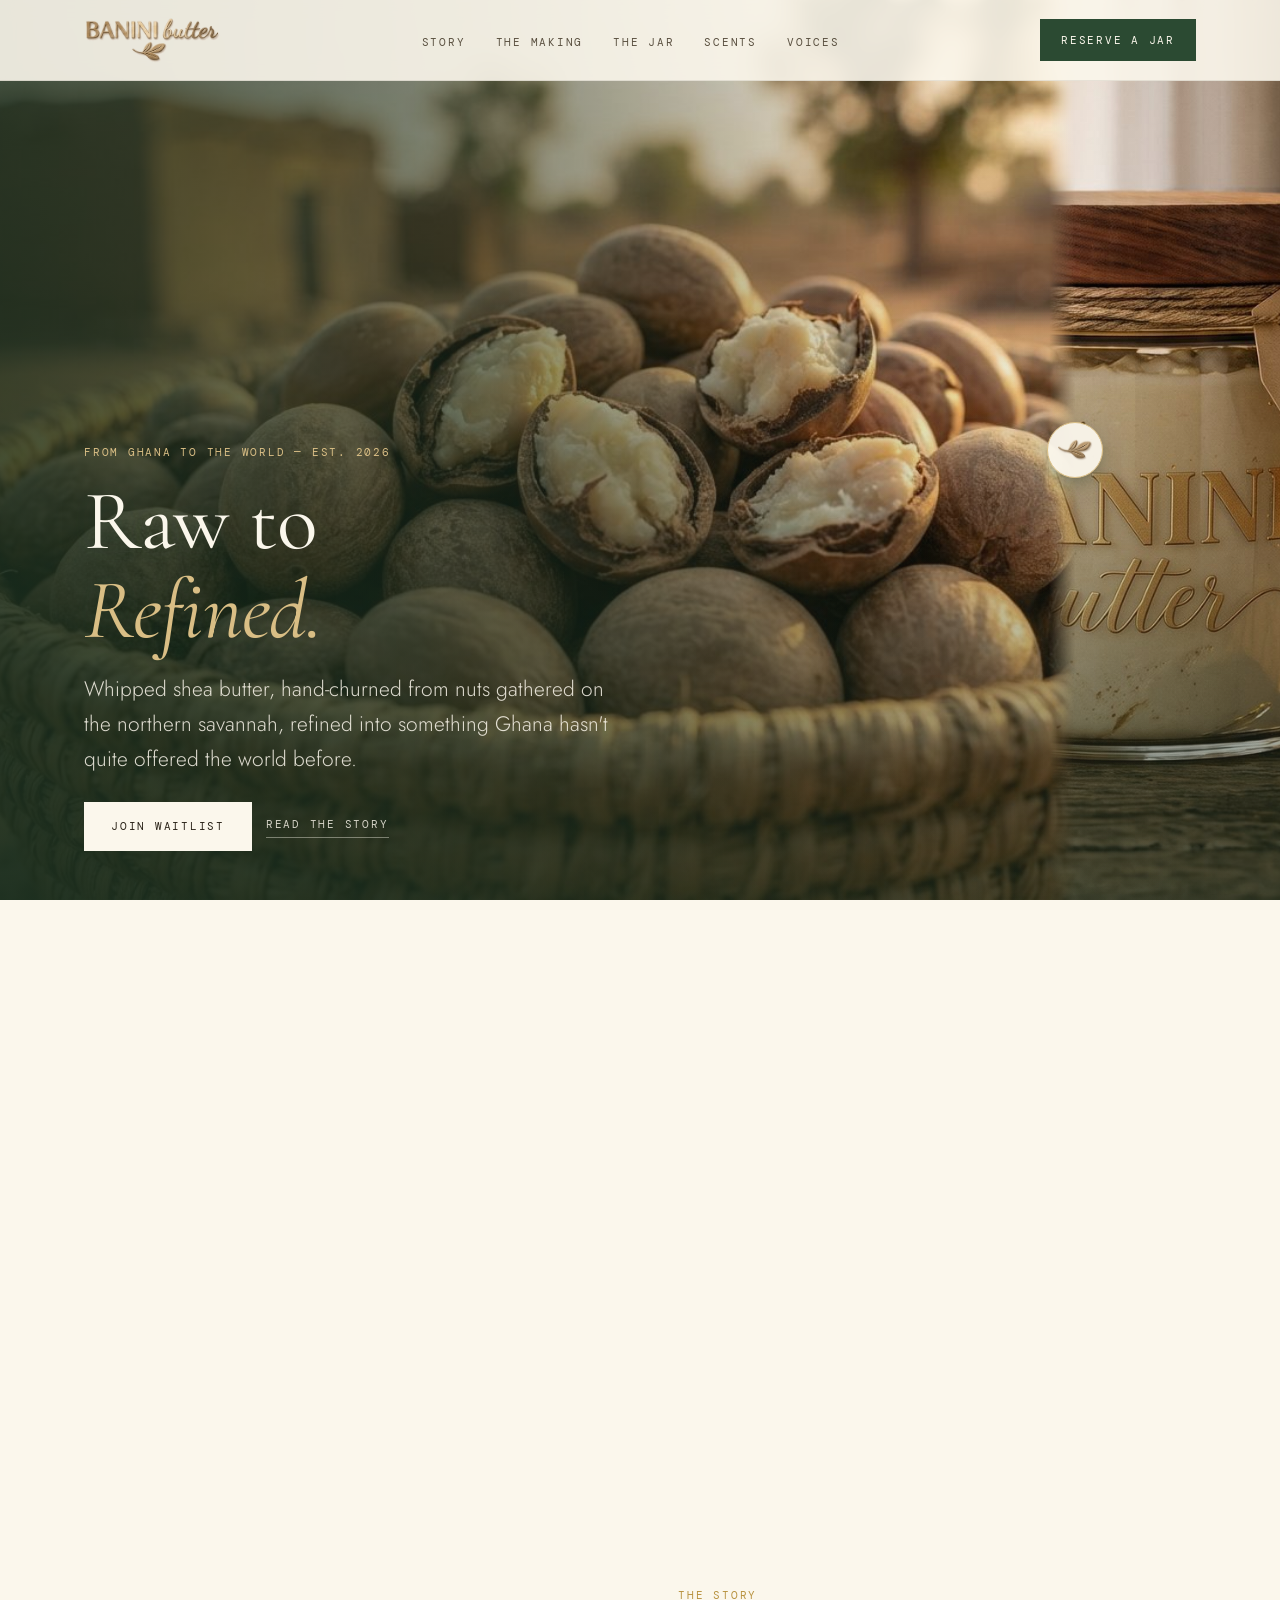
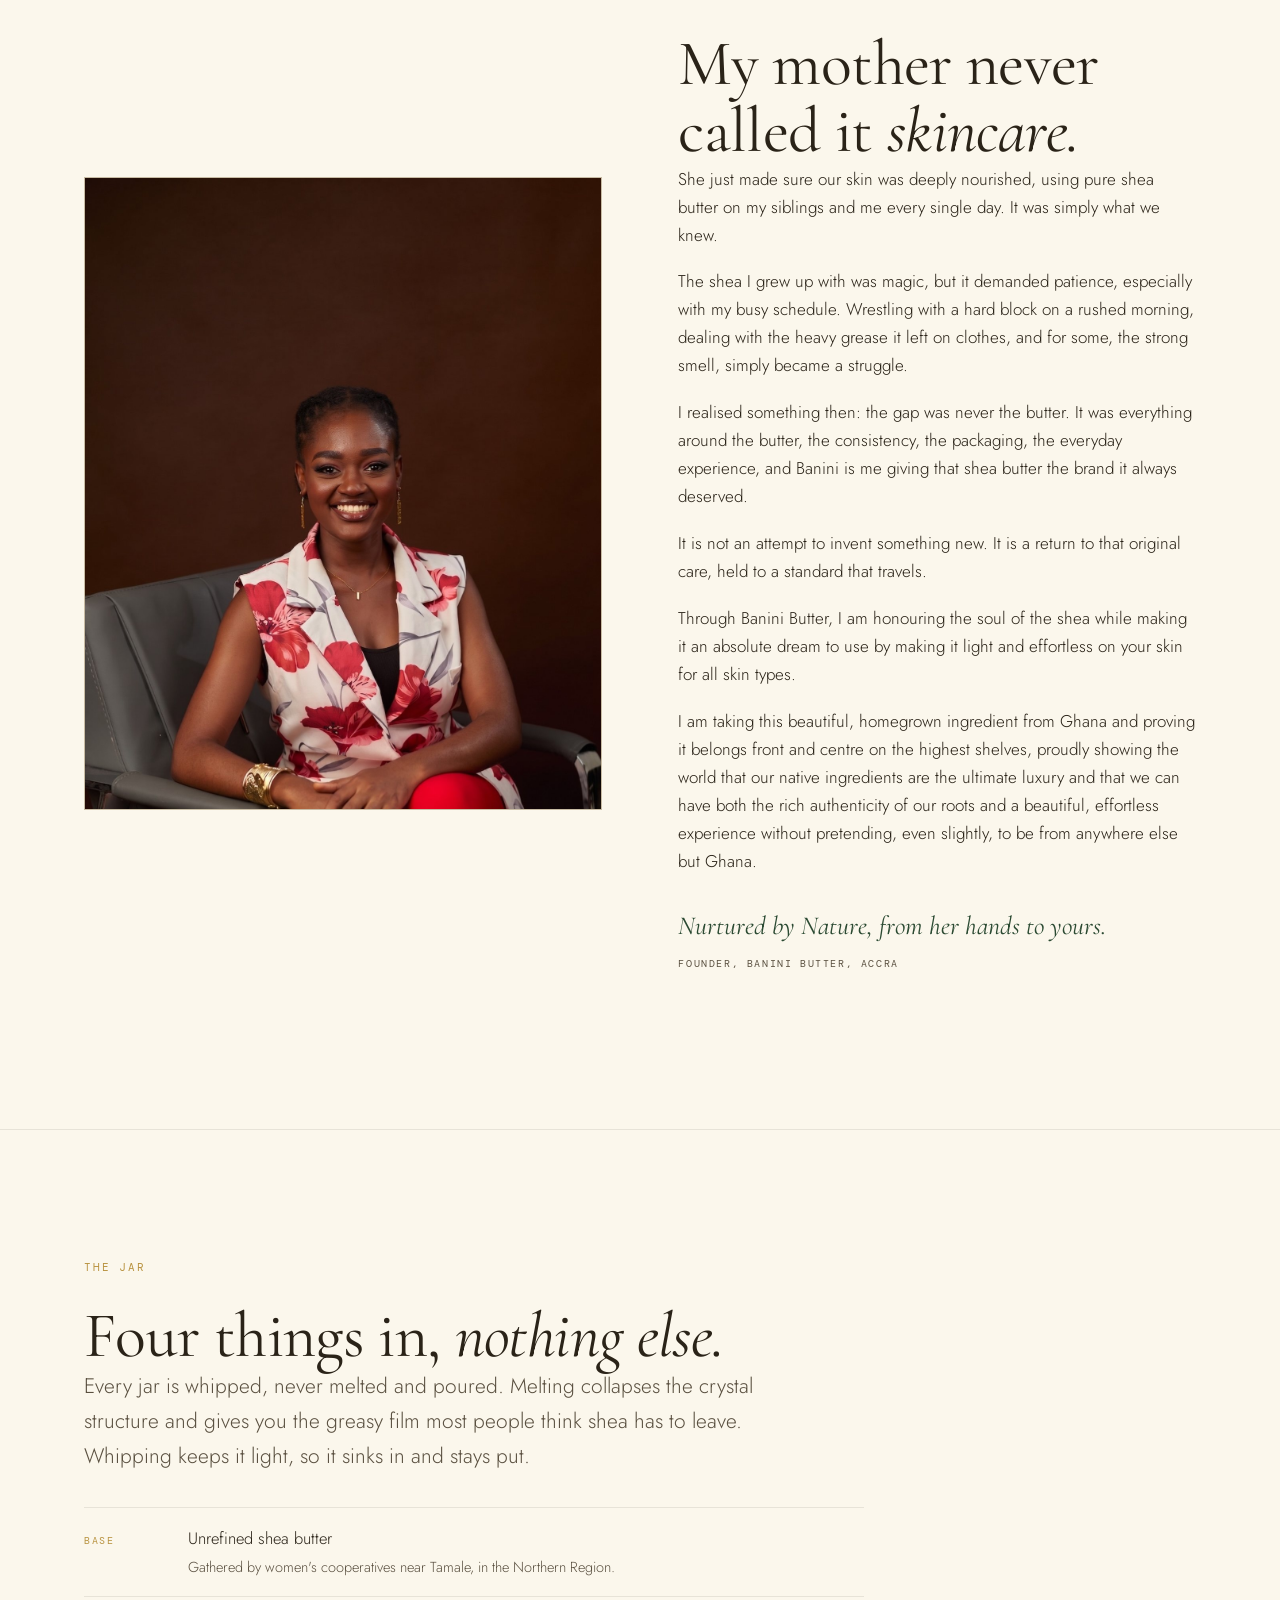
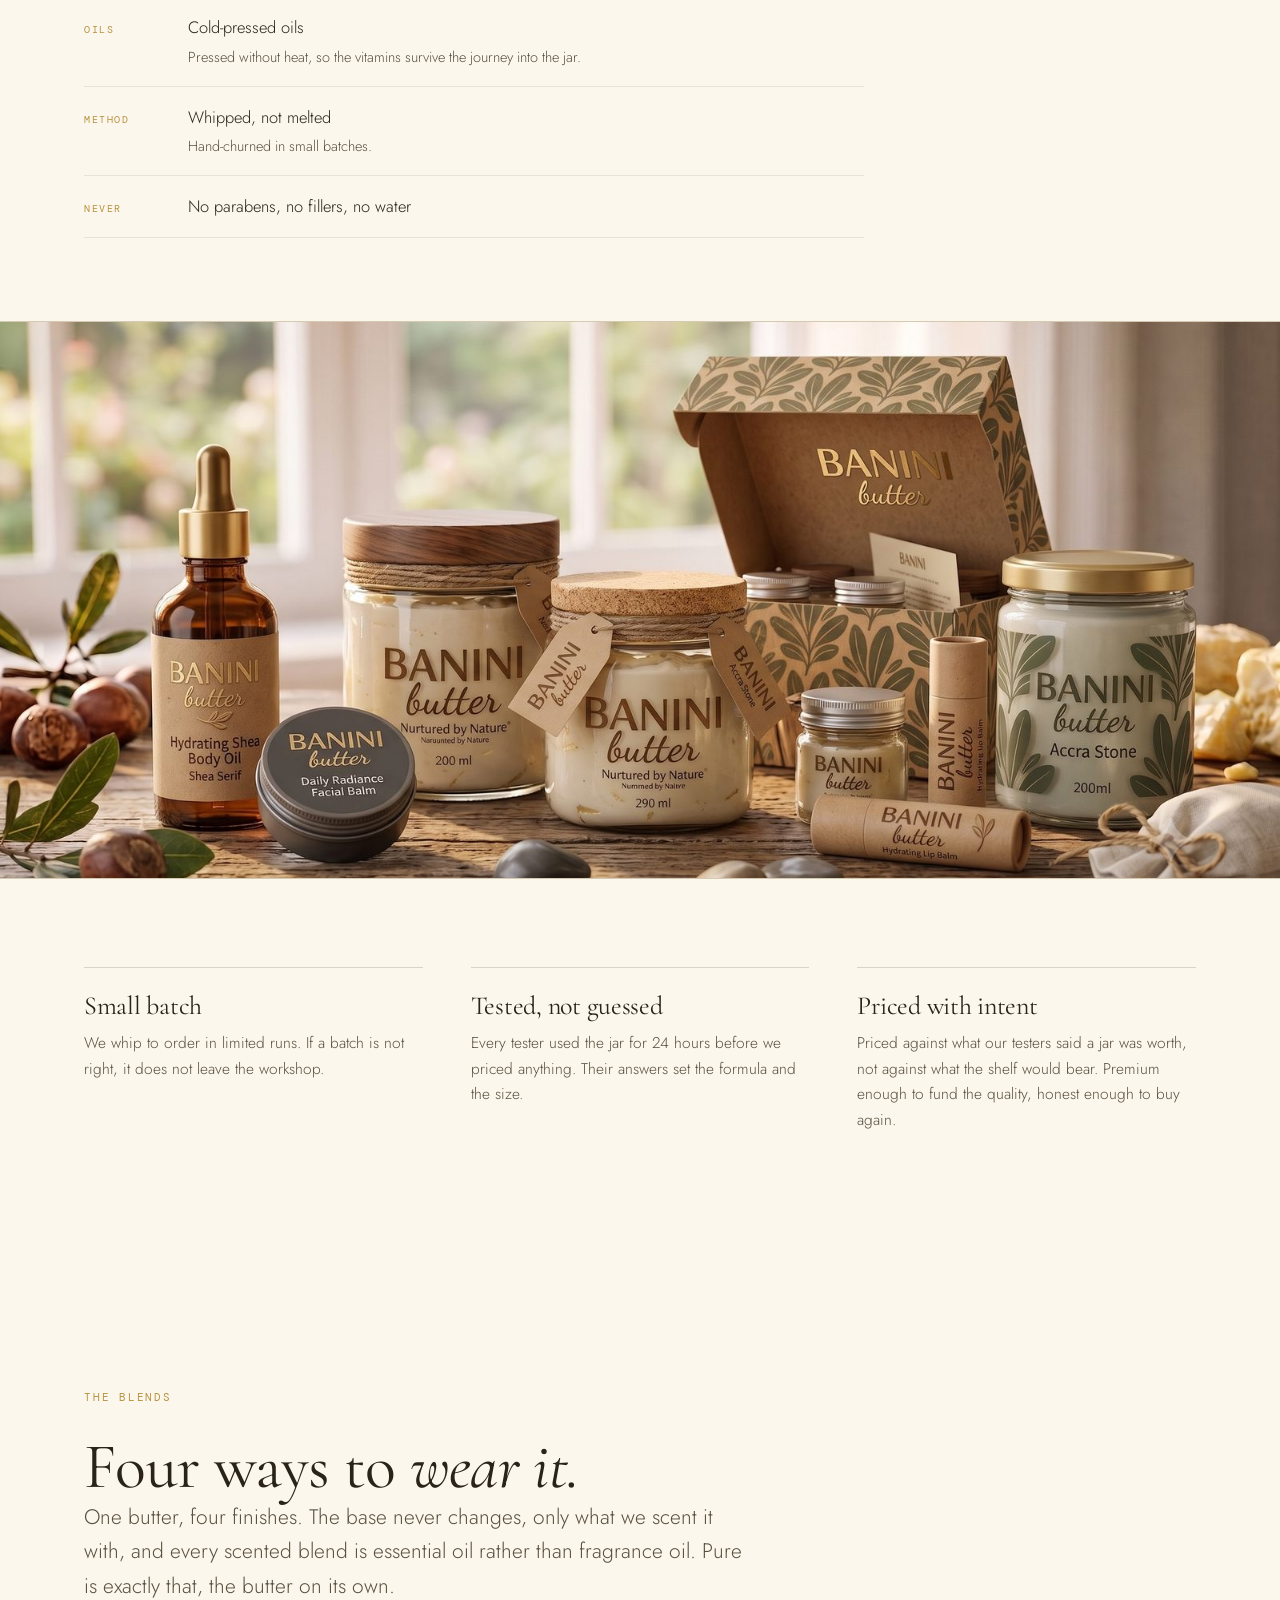
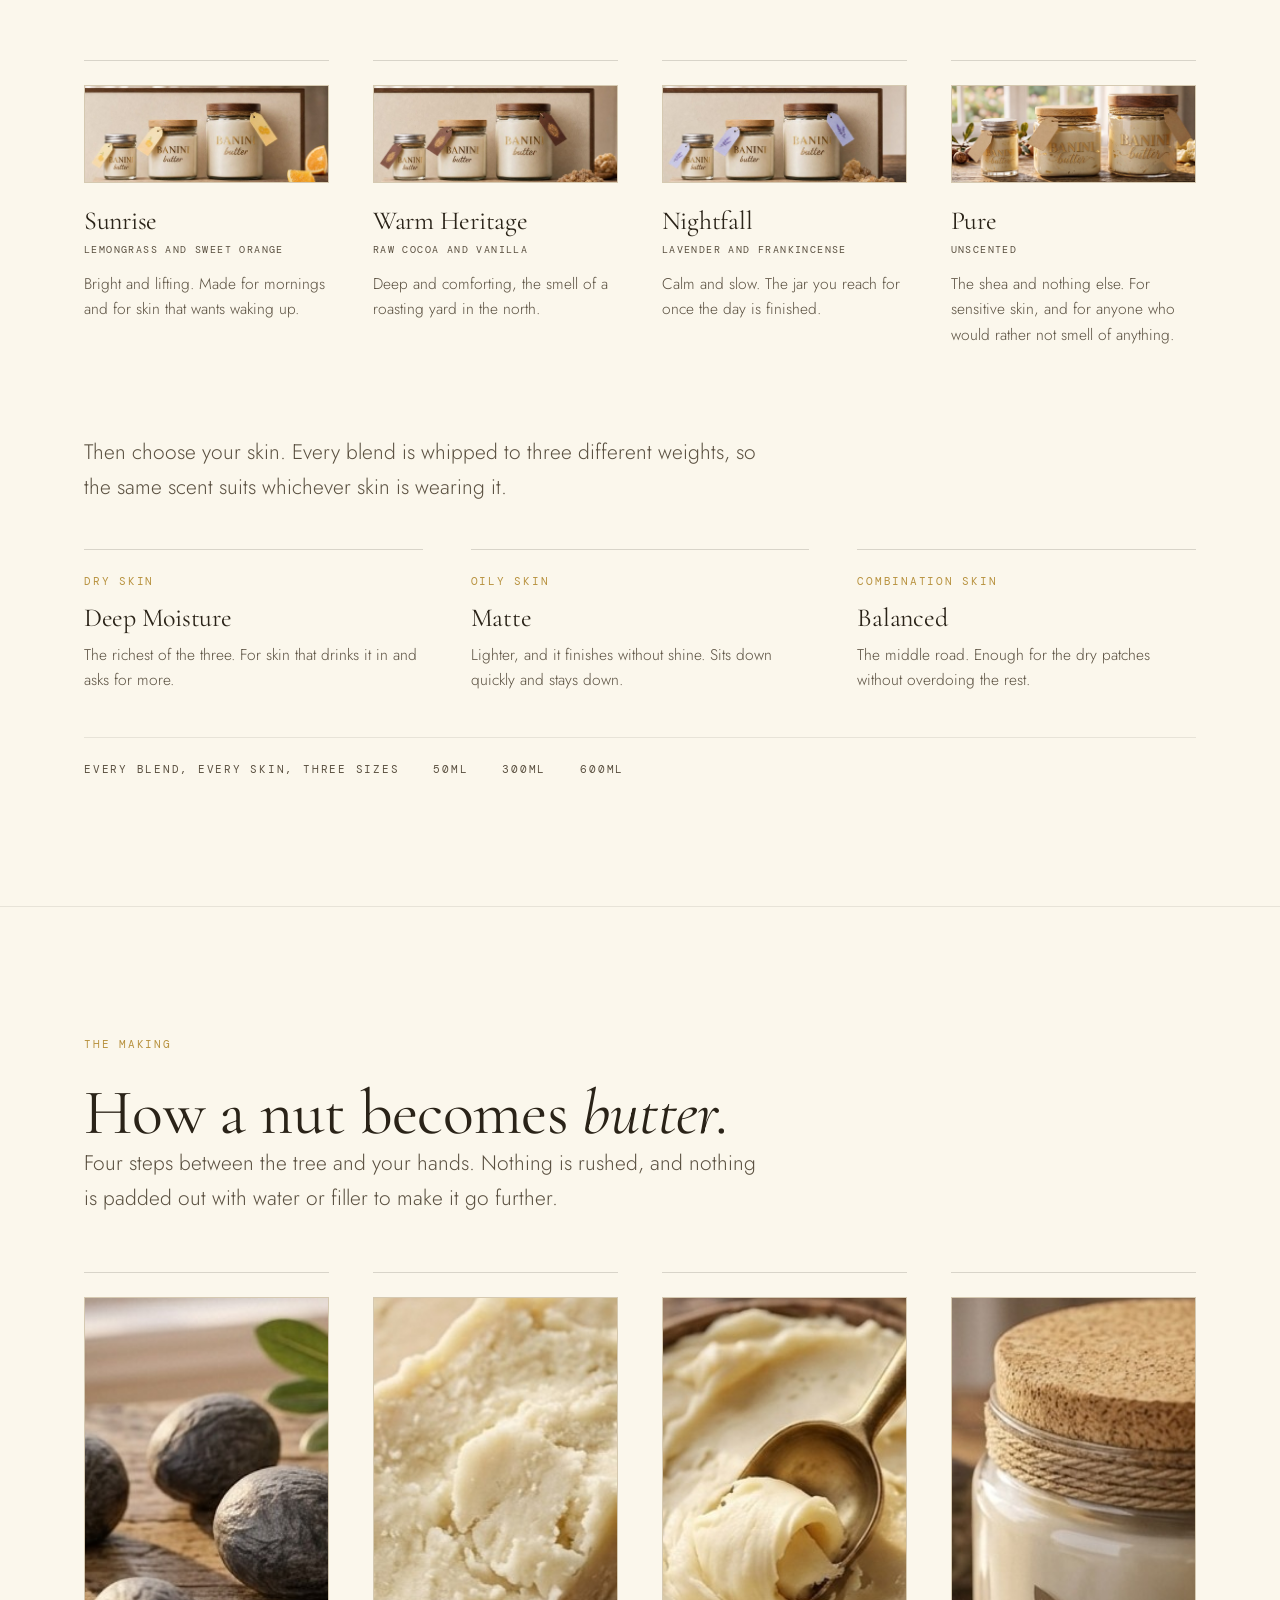
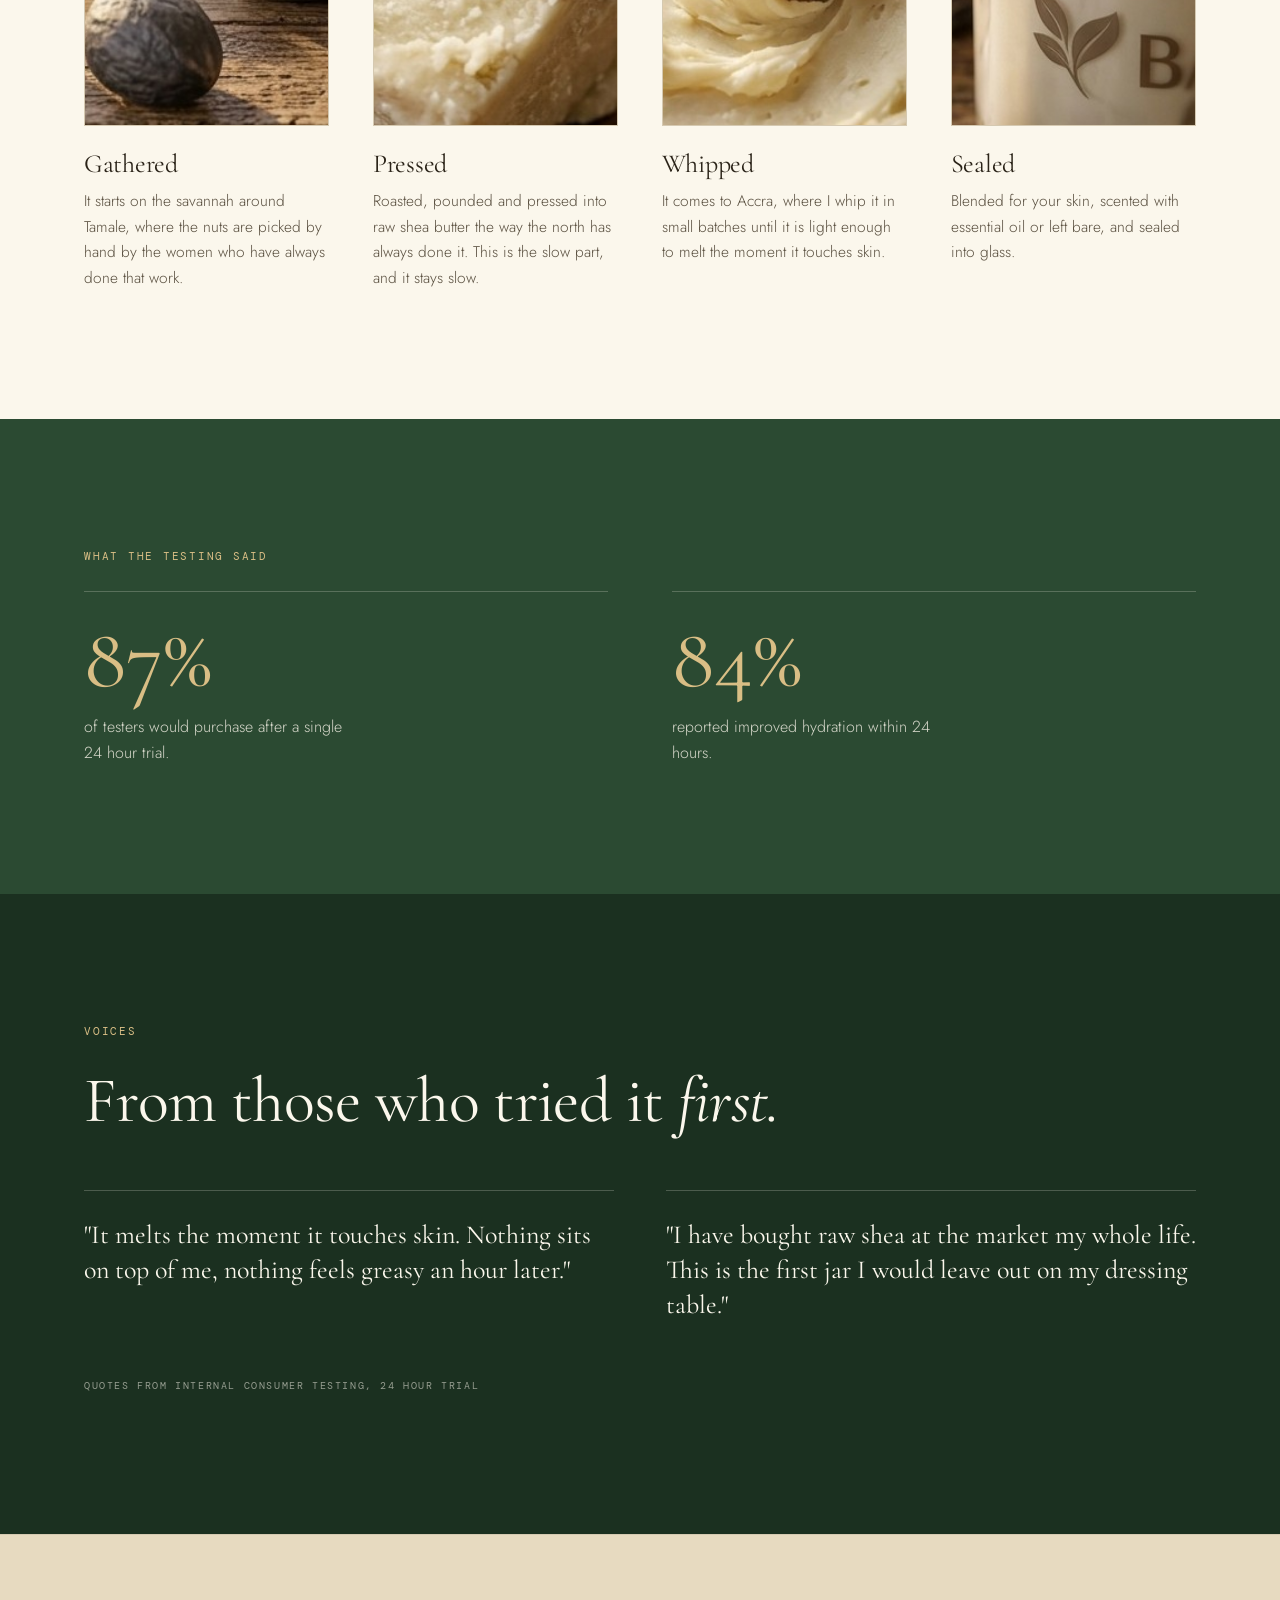
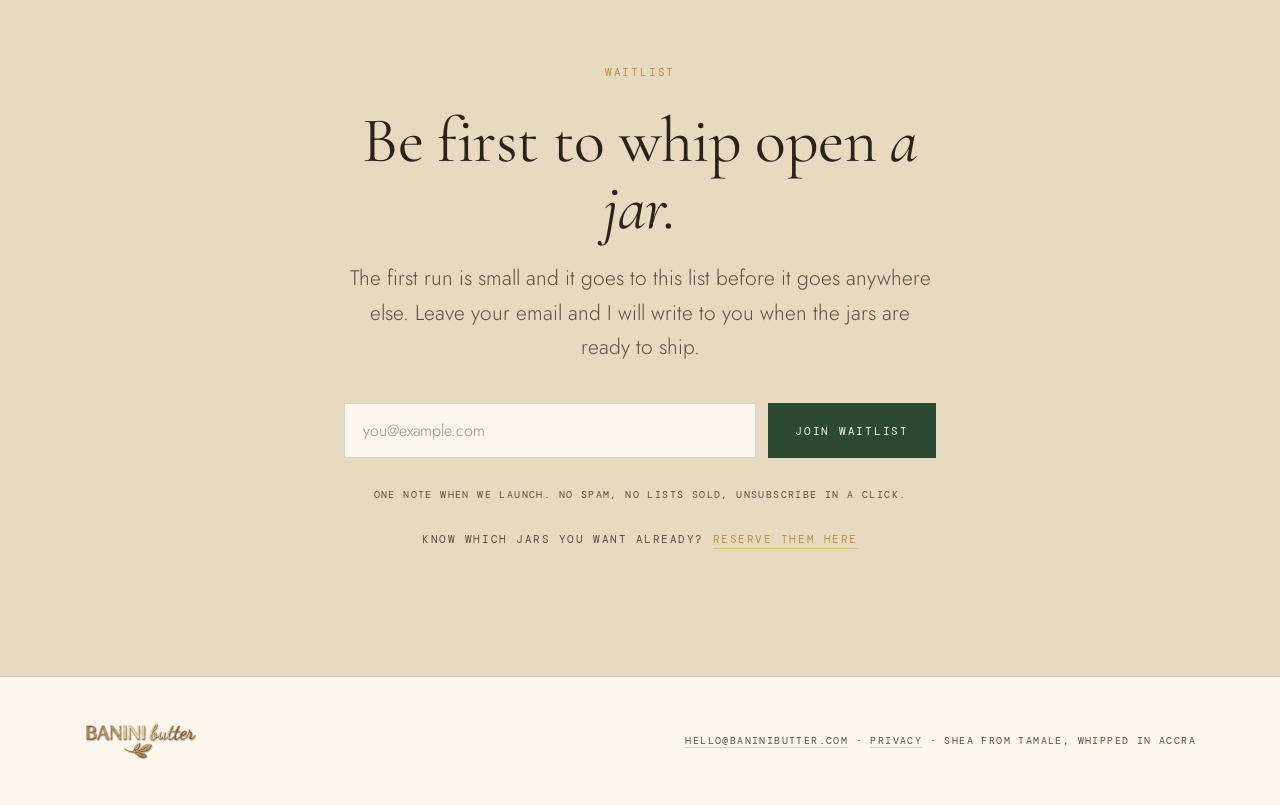
==== commit e0c30f05: "Take the city attributions off the two quotes "Tester, Tamale" and "Tester, Kumasi" are gone. The qu" ====
--- a/index.html
+++ b/index.html
@@ -24,7 +24,7 @@
 <link rel="preload" href="/assets/fonts/cormorant-garamond-400-normal-latin.woff2" as="font" type="font/woff2" crossorigin>
 <link rel="preload" href="/assets/fonts/jost-300-normal-latin.woff2" as="font" type="font/woff2" crossorigin>
 <link rel="stylesheet" href="/assets/fonts.css?v=20260923a">
-<link rel="stylesheet" href="styles.css?v=20260923c">
+<link rel="stylesheet" href="styles.css?v=20261007b">
 </head>
 <body>
 <a class="skip" href="#main">Skip to content</a>
@@ -406,11 +406,9 @@
     <div class="voices">
       <figure class="voice r">
         <blockquote>"It melts the moment it touches skin. Nothing sits on top of me, nothing feels greasy an hour later."</blockquote>
-        <figcaption>Tester, Tamale</figcaption>
       </figure>
       <figure class="voice r d1">
         <blockquote>"I have bought raw shea at the market my whole life. This is the first jar I would leave out on my dressing table."</blockquote>
-        <figcaption>Tester, Kumasi</figcaption>
       </figure>
     </div>
     <p class="source r">Quotes from internal consumer testing, 24 hour trial</p>
--- a/styles.css
+++ b/styles.css
@@ -268,10 +268,6 @@
 .voices{display:grid;grid-template-columns:repeat(auto-fit,minmax(min(100%,280px),1fr));gap:clamp(28px,4vw,56px);margin-top:56px}
 .voice{margin:0;border-top:1px solid rgba(251,247,236,.22);padding-top:26px}
 .voice blockquote{margin:0;font-family:var(--display);font-size:clamp(21px,2.3vw,26px);line-height:1.35;color:var(--cream)}
-.voice figcaption{
-  font-family:var(--mono);font-size:10px;letter-spacing:.16em;text-transform:uppercase;
-  color:var(--gold-soft);margin-top:20px;
-}
 @media (max-width:880px){.voices{grid-template-columns:1fr}}
 
 /* ---------- waitlist ---------- */
